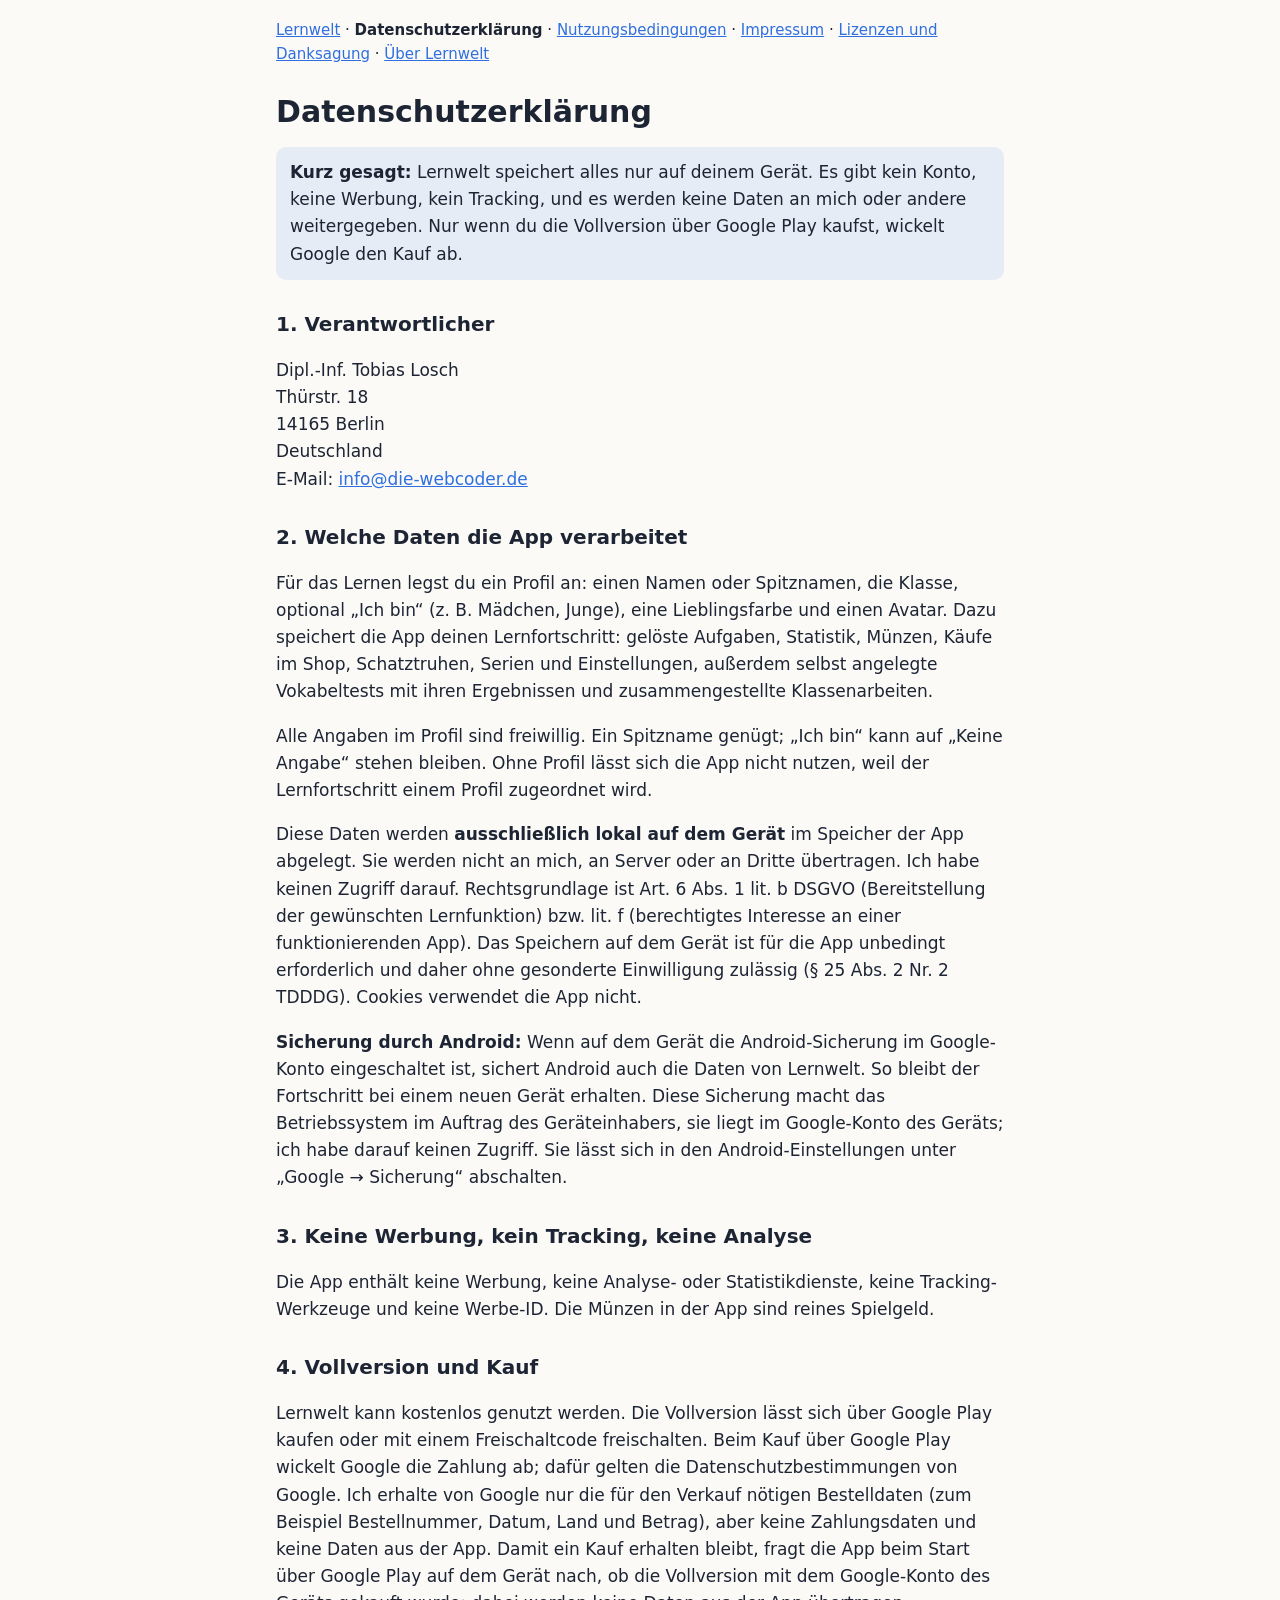
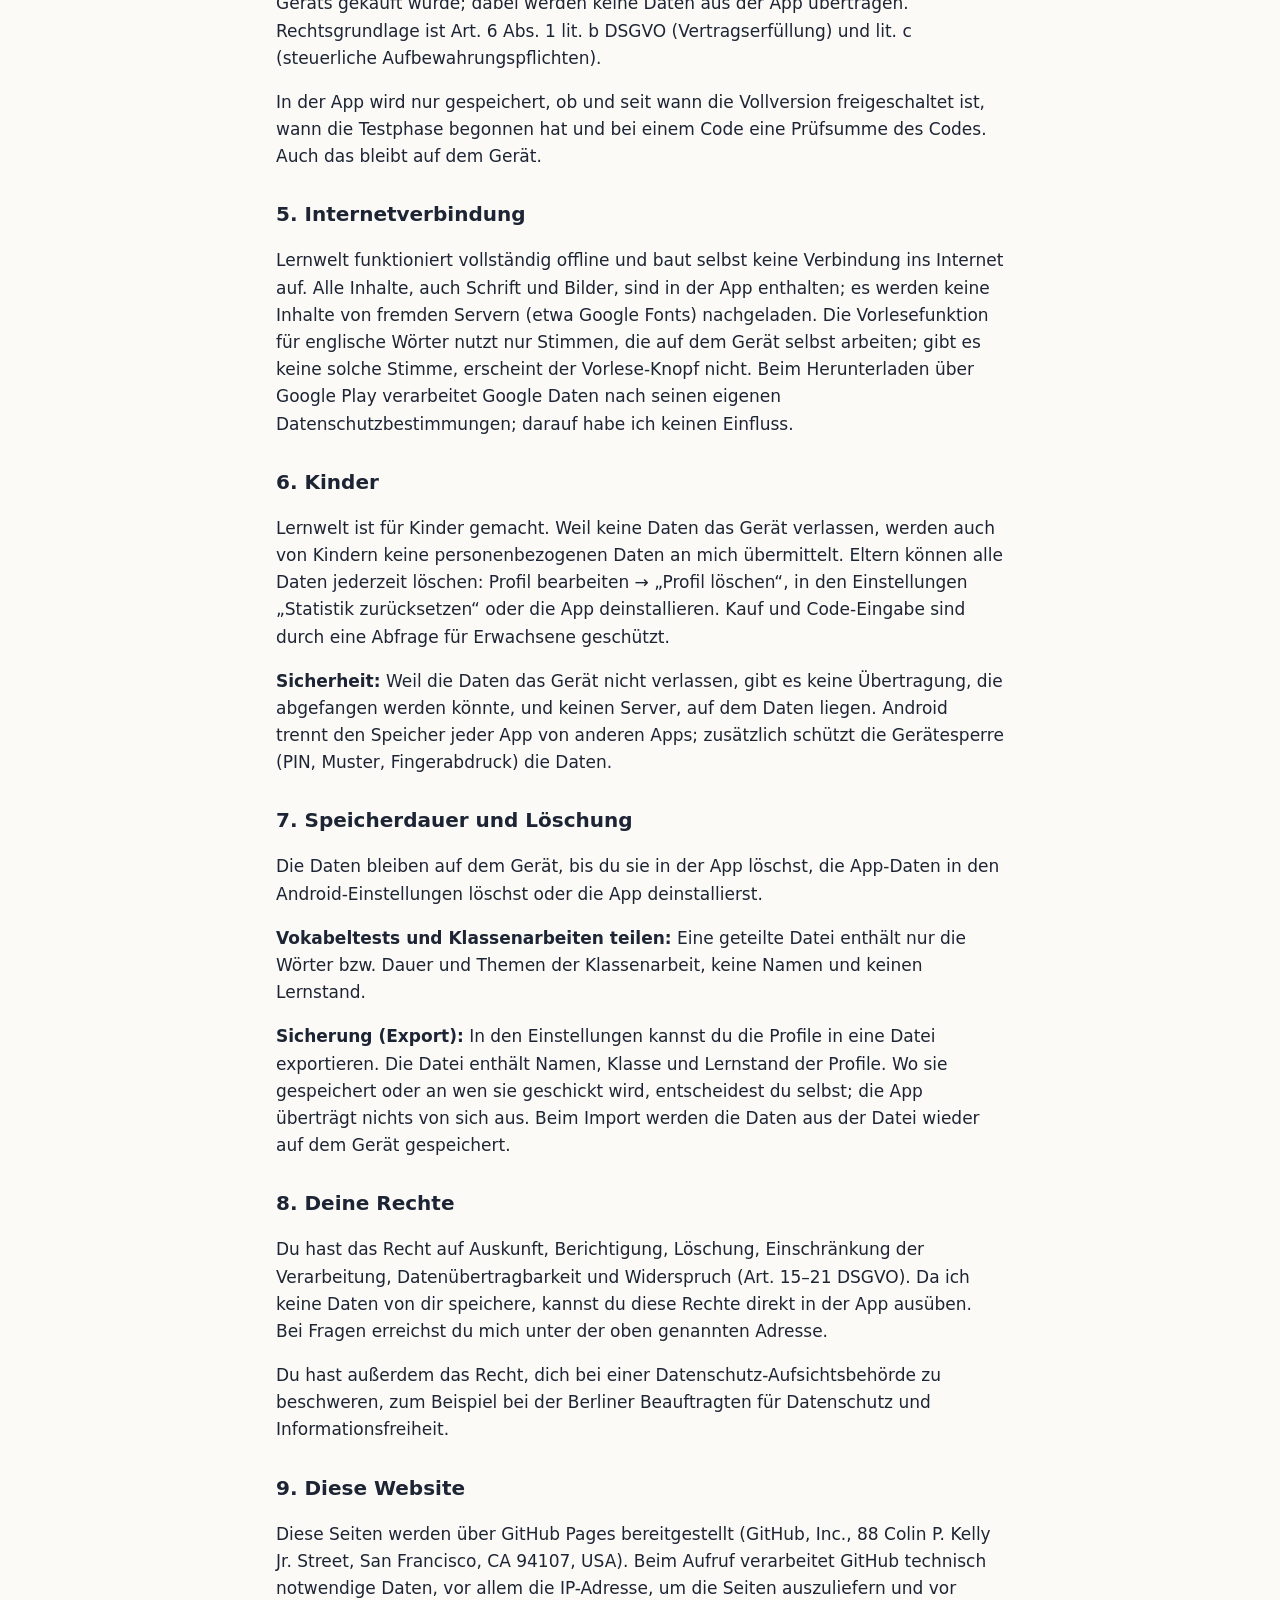
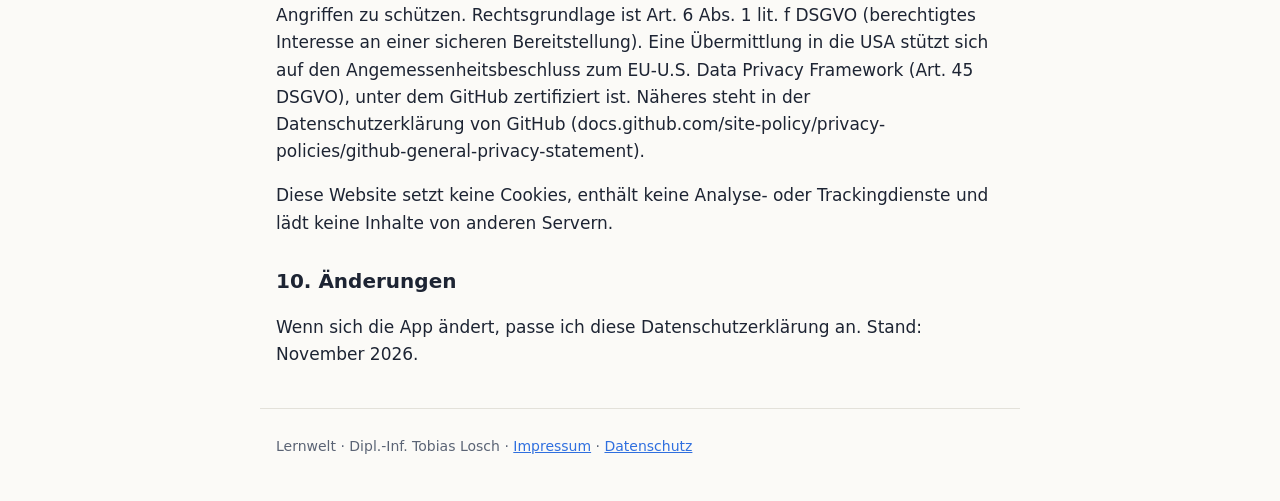
==== datenschutz.html @ 8a820647 "Rechtstexte von Lernwelt, Stand November 2026 Co-Authored-By: Claude Opus 5.5 <noreply@anthropic.com" ====
<!doctype html>
<html lang="de">
<head>
<meta charset="utf-8">
<meta name="viewport" content="width=device-width, initial-scale=1">
<title>Datenschutzerklärung – Lernwelt</title>
<meta name="description" content="Datenschutzerklärung der Lern-App Lernwelt">
<link rel="stylesheet" href="style.css">
</head>
<body>
<header><nav><a href="index.html">Lernwelt</a> · <b>Datenschutzerklärung</b> · <a href="nutzungsbedingungen.html">Nutzungsbedingungen</a> · <a href="impressum.html">Impressum</a> · <a href="lizenzen.html">Lizenzen und Danksagung</a> · <a href="ueber.html">Über Lernwelt</a></nav></header>
<main>
<h1>Datenschutzerklärung</h1>
<p class="lgshort"><b>Kurz gesagt:</b> Lernwelt speichert alles nur auf deinem Gerät. Es gibt kein Konto, keine Werbung, kein Tracking, und es werden keine Daten an mich oder andere weitergegeben. Nur wenn du die Vollversion über Google Play kaufst, wickelt Google den Kauf ab.</p>
  <h2>1. Verantwortlicher</h2><p>Dipl.-Inf. Tobias Losch<br>Thürstr. 18<br>14165 Berlin<br>Deutschland<br>E-Mail: <a href="mailto:info@die-webcoder.de">info@die-webcoder.de</a></p>
  <h2>2. Welche Daten die App verarbeitet</h2><p>Für das Lernen legst du ein Profil an: einen Namen oder Spitznamen, die Klasse, optional „Ich bin“ (z. B. Mädchen, Junge), eine Lieblingsfarbe und einen Avatar. Dazu speichert die App deinen Lernfortschritt: gelöste Aufgaben, Statistik, Münzen, Käufe im Shop, Schatztruhen, Serien und Einstellungen, außerdem selbst angelegte Vokabeltests mit ihren Ergebnissen und zusammengestellte Klassenarbeiten.</p>
  <p>Alle Angaben im Profil sind freiwillig. Ein Spitzname genügt; „Ich bin“ kann auf „Keine Angabe“ stehen bleiben. Ohne Profil lässt sich die App nicht nutzen, weil der Lernfortschritt einem Profil zugeordnet wird.</p>
  <p>Diese Daten werden <b>ausschließlich lokal auf dem Gerät</b> im Speicher der App abgelegt. Sie werden nicht an mich, an Server oder an Dritte übertragen. Ich habe keinen Zugriff darauf. Rechtsgrundlage ist Art. 6 Abs. 1 lit. b DSGVO (Bereitstellung der gewünschten Lernfunktion) bzw. lit. f (berechtigtes Interesse an einer funktionierenden App). Das Speichern auf dem Gerät ist für die App unbedingt erforderlich und daher ohne gesonderte Einwilligung zulässig (§ 25 Abs. 2 Nr. 2 TDDDG). Cookies verwendet die App nicht.</p>
  <p><b>Sicherung durch Android:</b> Wenn auf dem Gerät die Android-Sicherung im Google-Konto eingeschaltet ist, sichert Android auch die Daten von Lernwelt. So bleibt der Fortschritt bei einem neuen Gerät erhalten. Diese Sicherung macht das Betriebssystem im Auftrag des Geräteinhabers, sie liegt im Google-Konto des Geräts; ich habe darauf keinen Zugriff. Sie lässt sich in den Android-Einstellungen unter „Google → Sicherung“ abschalten.</p>
  <h2>3. Keine Werbung, kein Tracking, keine Analyse</h2><p>Die App enthält keine Werbung, keine Analyse- oder Statistikdienste, keine Tracking-Werkzeuge und keine Werbe-ID. Die Münzen in der App sind reines Spielgeld.</p>
  <h2>4. Vollversion und Kauf</h2><p>Lernwelt kann kostenlos genutzt werden. Die Vollversion lässt sich über Google Play kaufen oder mit einem Freischaltcode freischalten. Beim Kauf über Google Play wickelt Google die Zahlung ab; dafür gelten die Datenschutzbestimmungen von Google. Ich erhalte von Google nur die für den Verkauf nötigen Bestelldaten (zum Beispiel Bestellnummer, Datum, Land und Betrag), aber keine Zahlungsdaten und keine Daten aus der App. Damit ein Kauf erhalten bleibt, fragt die App beim Start über Google Play auf dem Gerät nach, ob die Vollversion mit dem Google-Konto des Geräts gekauft wurde; dabei werden keine Daten aus der App übertragen. Rechtsgrundlage ist Art. 6 Abs. 1 lit. b DSGVO (Vertragserfüllung) und lit. c (steuerliche Aufbewahrungspflichten).</p>
  <p>In der App wird nur gespeichert, ob und seit wann die Vollversion freigeschaltet ist, wann die Testphase begonnen hat und bei einem Code eine Prüfsumme des Codes. Auch das bleibt auf dem Gerät.</p>
  <h2>5. Internetverbindung</h2><p>Lernwelt funktioniert vollständig offline und baut selbst keine Verbindung ins Internet auf. Alle Inhalte, auch Schrift und Bilder, sind in der App enthalten; es werden keine Inhalte von fremden Servern (etwa Google Fonts) nachgeladen. Die Vorlesefunktion für englische Wörter nutzt nur Stimmen, die auf dem Gerät selbst arbeiten; gibt es keine solche Stimme, erscheint der Vorlese-Knopf nicht. Beim Herunterladen über Google Play verarbeitet Google Daten nach seinen eigenen Datenschutzbestimmungen; darauf habe ich keinen Einfluss.</p>
  <h2>6. Kinder</h2><p>Lernwelt ist für Kinder gemacht. Weil keine Daten das Gerät verlassen, werden auch von Kindern keine personenbezogenen Daten an mich übermittelt. Eltern können alle Daten jederzeit löschen: Profil bearbeiten → „Profil löschen“, in den Einstellungen „Statistik zurücksetzen“ oder die App deinstallieren. Kauf und Code-Eingabe sind durch eine Abfrage für Erwachsene geschützt.</p>
  <p><b>Sicherheit:</b> Weil die Daten das Gerät nicht verlassen, gibt es keine Übertragung, die abgefangen werden könnte, und keinen Server, auf dem Daten liegen. Android trennt den Speicher jeder App von anderen Apps; zusätzlich schützt die Gerätesperre (PIN, Muster, Fingerabdruck) die Daten.</p>
  <h2>7. Speicherdauer und Löschung</h2><p>Die Daten bleiben auf dem Gerät, bis du sie in der App löschst, die App-Daten in den Android-Einstellungen löschst oder die App deinstallierst.</p>
  <p><b>Vokabeltests und Klassenarbeiten teilen:</b> Eine geteilte Datei enthält nur die Wörter bzw. Dauer und Themen der Klassenarbeit, keine Namen und keinen Lernstand.</p>
  <p><b>Sicherung (Export):</b> In den Einstellungen kannst du die Profile in eine Datei exportieren. Die Datei enthält Namen, Klasse und Lernstand der Profile. Wo sie gespeichert oder an wen sie geschickt wird, entscheidest du selbst; die App überträgt nichts von sich aus. Beim Import werden die Daten aus der Datei wieder auf dem Gerät gespeichert.</p>
  <h2>8. Deine Rechte</h2><p>Du hast das Recht auf Auskunft, Berichtigung, Löschung, Einschränkung der Verarbeitung, Datenübertragbarkeit und Widerspruch (Art. 15–21 DSGVO). Da ich keine Daten von dir speichere, kannst du diese Rechte direkt in der App ausüben. Bei Fragen erreichst du mich unter der oben genannten Adresse.</p>
  <p>Du hast außerdem das Recht, dich bei einer Datenschutz-Aufsichtsbehörde zu beschweren, zum Beispiel bei der Berliner Beauftragten für Datenschutz und Informationsfreiheit.</p>
  <h2>9. Diese Website</h2><p>Diese Seiten werden über GitHub Pages bereitgestellt (GitHub, Inc., 88 Colin P. Kelly Jr. Street, San Francisco, CA 94107, USA). Beim Aufruf verarbeitet GitHub technisch notwendige Daten, vor allem die IP-Adresse, um die Seiten auszuliefern und vor Angriffen zu schützen. Rechtsgrundlage ist Art. 6 Abs. 1 lit. f DSGVO (berechtigtes Interesse an einer sicheren Bereitstellung). Eine Übermittlung in die USA stützt sich auf den Angemessenheitsbeschluss zum EU-U.S. Data Privacy Framework (Art. 45 DSGVO), unter dem GitHub zertifiziert ist. Näheres steht in der Datenschutzerklärung von GitHub (docs.github.com/site-policy/privacy-policies/github-general-privacy-statement).</p>
  <p>Diese Website setzt keine Cookies, enthält keine Analyse- oder Trackingdienste und lädt keine Inhalte von anderen Servern.</p>
  <h2>10. Änderungen</h2><p>Wenn sich die App ändert, passe ich diese Datenschutzerklärung an. Stand: November 2026.</p>
</main>
<footer><p>Lernwelt · Dipl.-Inf. Tobias Losch · <a href="impressum.html">Impressum</a> · <a href="datenschutz.html">Datenschutz</a></p></footer>
</body>
</html>
---- style.css ----
:root{--bg:#fbfaf7;--ink:#1d2433;--muted:#5b6475;--accent:#2f6fdf;--line:#e3e1da}
@media (prefers-color-scheme:dark){:root{--bg:#161b26;--ink:#e8ecf3;--muted:#a3adbf;--accent:#7fb0ff;--line:#2c3446}}
*{box-sizing:border-box}
body{margin:0;background:var(--bg);color:var(--ink);font:17px/1.6 system-ui,-apple-system,"Segoe UI",Roboto,sans-serif}
header,main,footer{max-width:760px;margin:0 auto;padding:0 16px}
header{padding-top:18px;font-size:15px}
nav b{font-weight:700}
a{color:var(--accent)}
h1{font-size:30px;line-height:1.2;margin:28px 0 16px}
h2{font-size:20px;margin:28px 0 8px}
.lgshort{background:color-mix(in srgb,var(--accent) 10%,transparent);border-radius:10px;padding:12px 14px}
footer{border-top:1px solid var(--line);margin-top:40px;padding-top:12px;padding-bottom:30px;color:var(--muted);font-size:14px}
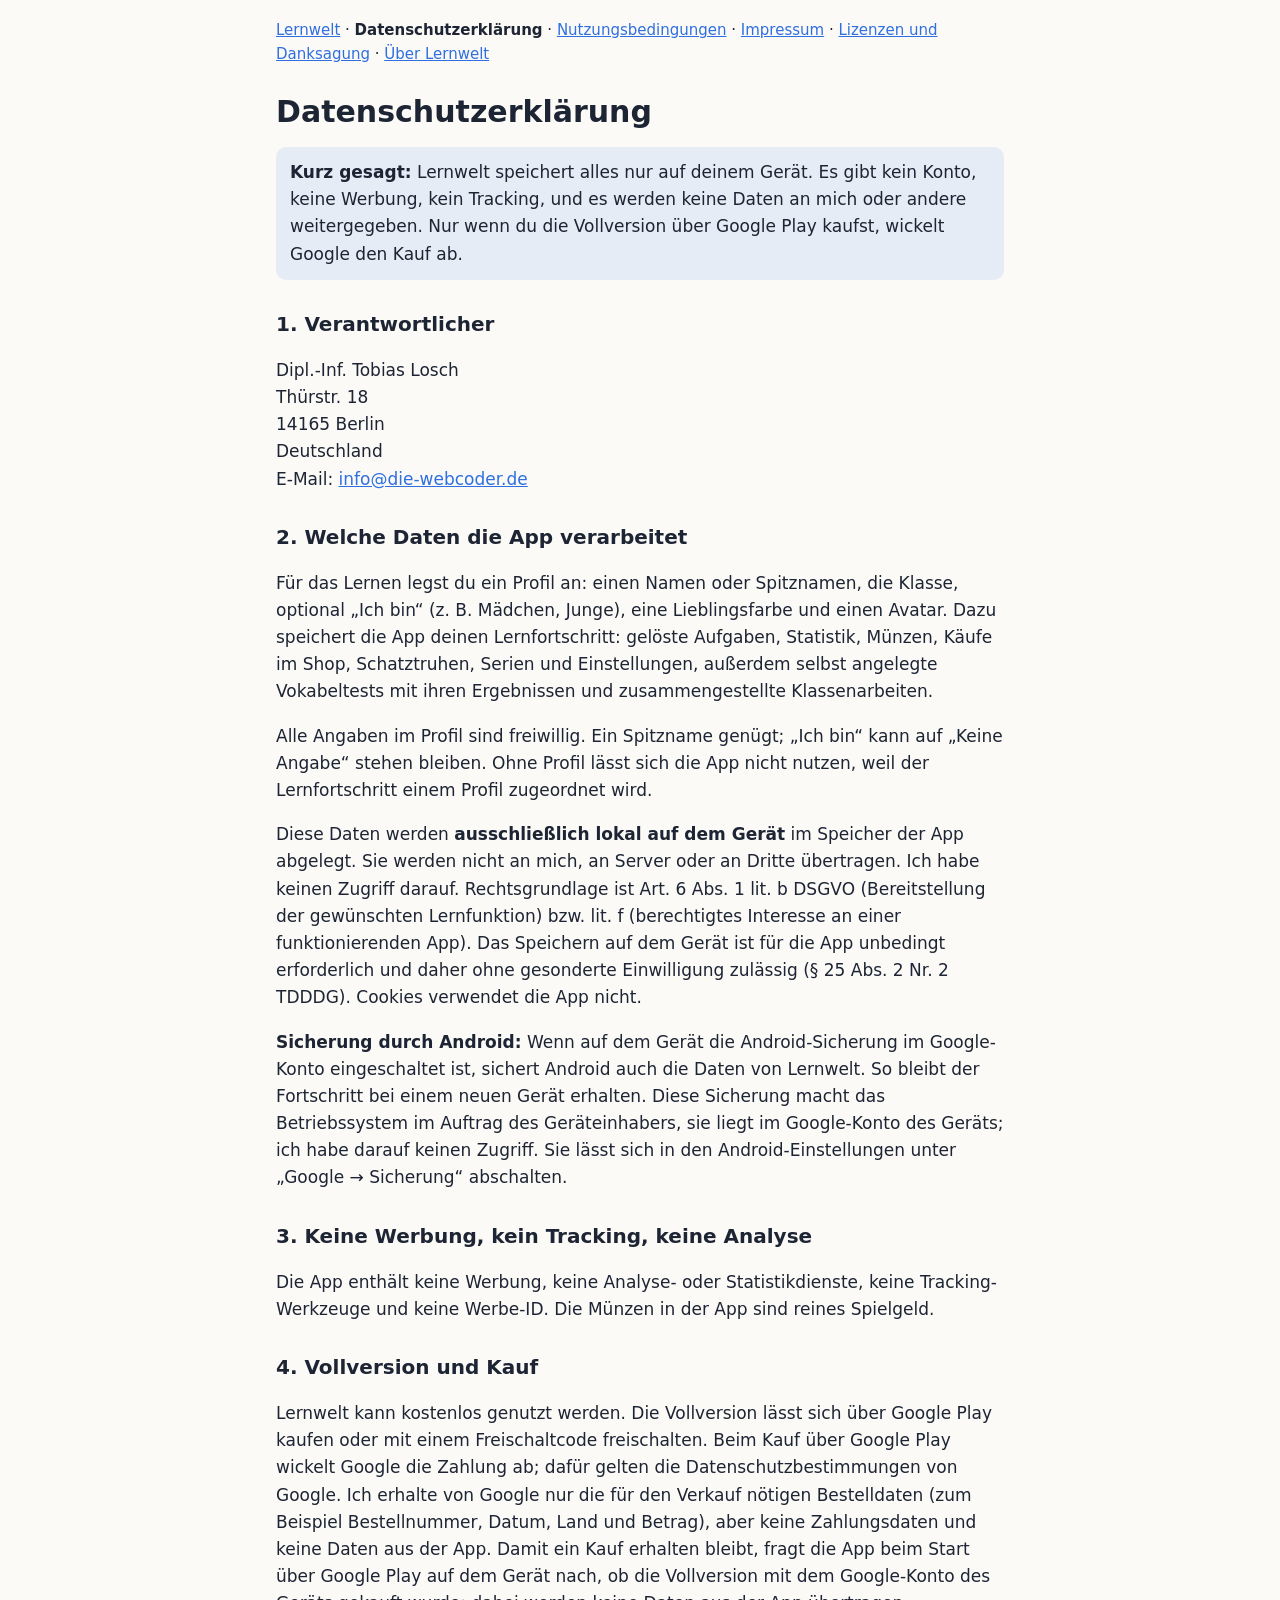
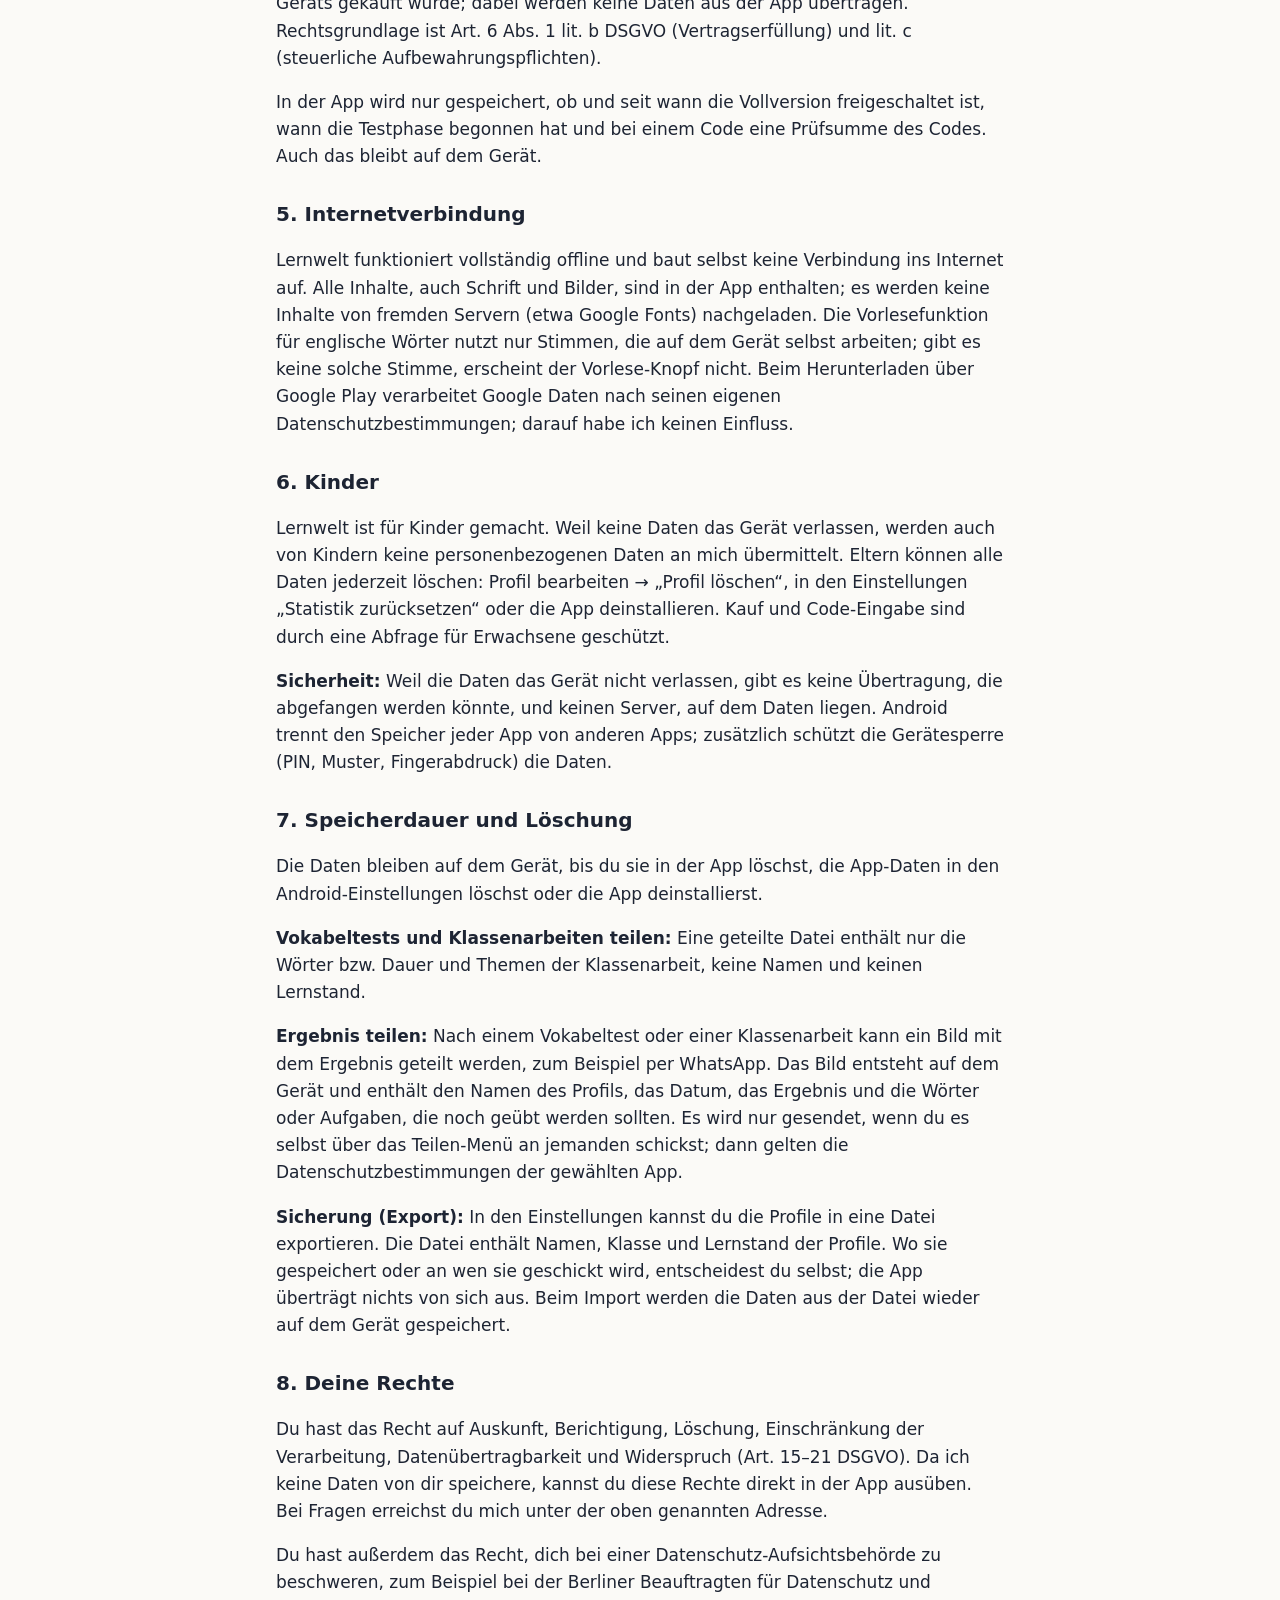
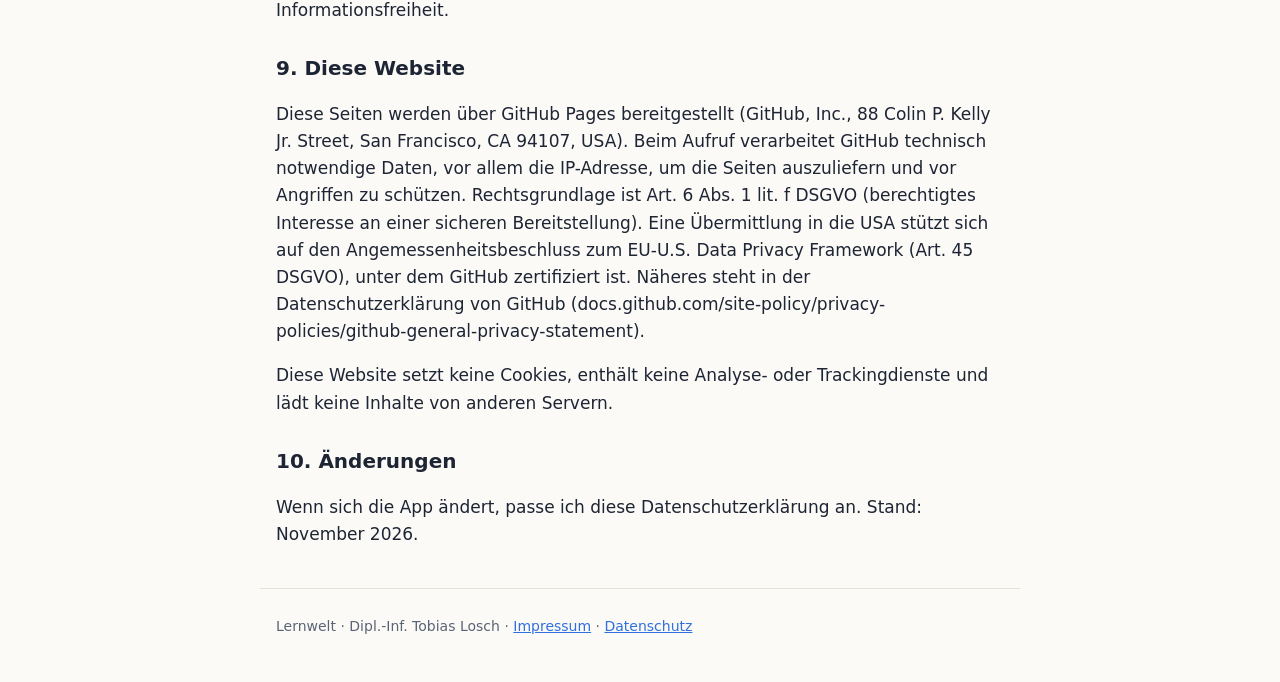
==== commit 558ef61a: "Datenschutzerklärung: Ergebnis als Bild teilen Co-Authored-By: Claude Opus 5.5 <noreply@anthropic.co" ====
--- a/datenschutz.html
+++ b/datenschutz.html
@@ -25,6 +25,7 @@
   <p><b>Sicherheit:</b> Weil die Daten das Gerät nicht verlassen, gibt es keine Übertragung, die abgefangen werden könnte, und keinen Server, auf dem Daten liegen. Android trennt den Speicher jeder App von anderen Apps; zusätzlich schützt die Gerätesperre (PIN, Muster, Fingerabdruck) die Daten.</p>
   <h2>7. Speicherdauer und Löschung</h2><p>Die Daten bleiben auf dem Gerät, bis du sie in der App löschst, die App-Daten in den Android-Einstellungen löschst oder die App deinstallierst.</p>
   <p><b>Vokabeltests und Klassenarbeiten teilen:</b> Eine geteilte Datei enthält nur die Wörter bzw. Dauer und Themen der Klassenarbeit, keine Namen und keinen Lernstand.</p>
+  <p><b>Ergebnis teilen:</b> Nach einem Vokabeltest oder einer Klassenarbeit kann ein Bild mit dem Ergebnis geteilt werden, zum Beispiel per WhatsApp. Das Bild entsteht auf dem Gerät und enthält den Namen des Profils, das Datum, das Ergebnis und die Wörter oder Aufgaben, die noch geübt werden sollten. Es wird nur gesendet, wenn du es selbst über das Teilen-Menü an jemanden schickst; dann gelten die Datenschutzbestimmungen der gewählten App.</p>
   <p><b>Sicherung (Export):</b> In den Einstellungen kannst du die Profile in eine Datei exportieren. Die Datei enthält Namen, Klasse und Lernstand der Profile. Wo sie gespeichert oder an wen sie geschickt wird, entscheidest du selbst; die App überträgt nichts von sich aus. Beim Import werden die Daten aus der Datei wieder auf dem Gerät gespeichert.</p>
   <h2>8. Deine Rechte</h2><p>Du hast das Recht auf Auskunft, Berichtigung, Löschung, Einschränkung der Verarbeitung, Datenübertragbarkeit und Widerspruch (Art. 15–21 DSGVO). Da ich keine Daten von dir speichere, kannst du diese Rechte direkt in der App ausüben. Bei Fragen erreichst du mich unter der oben genannten Adresse.</p>
   <p>Du hast außerdem das Recht, dich bei einer Datenschutz-Aufsichtsbehörde zu beschweren, zum Beispiel bei der Berliner Beauftragten für Datenschutz und Informationsfreiheit.</p>
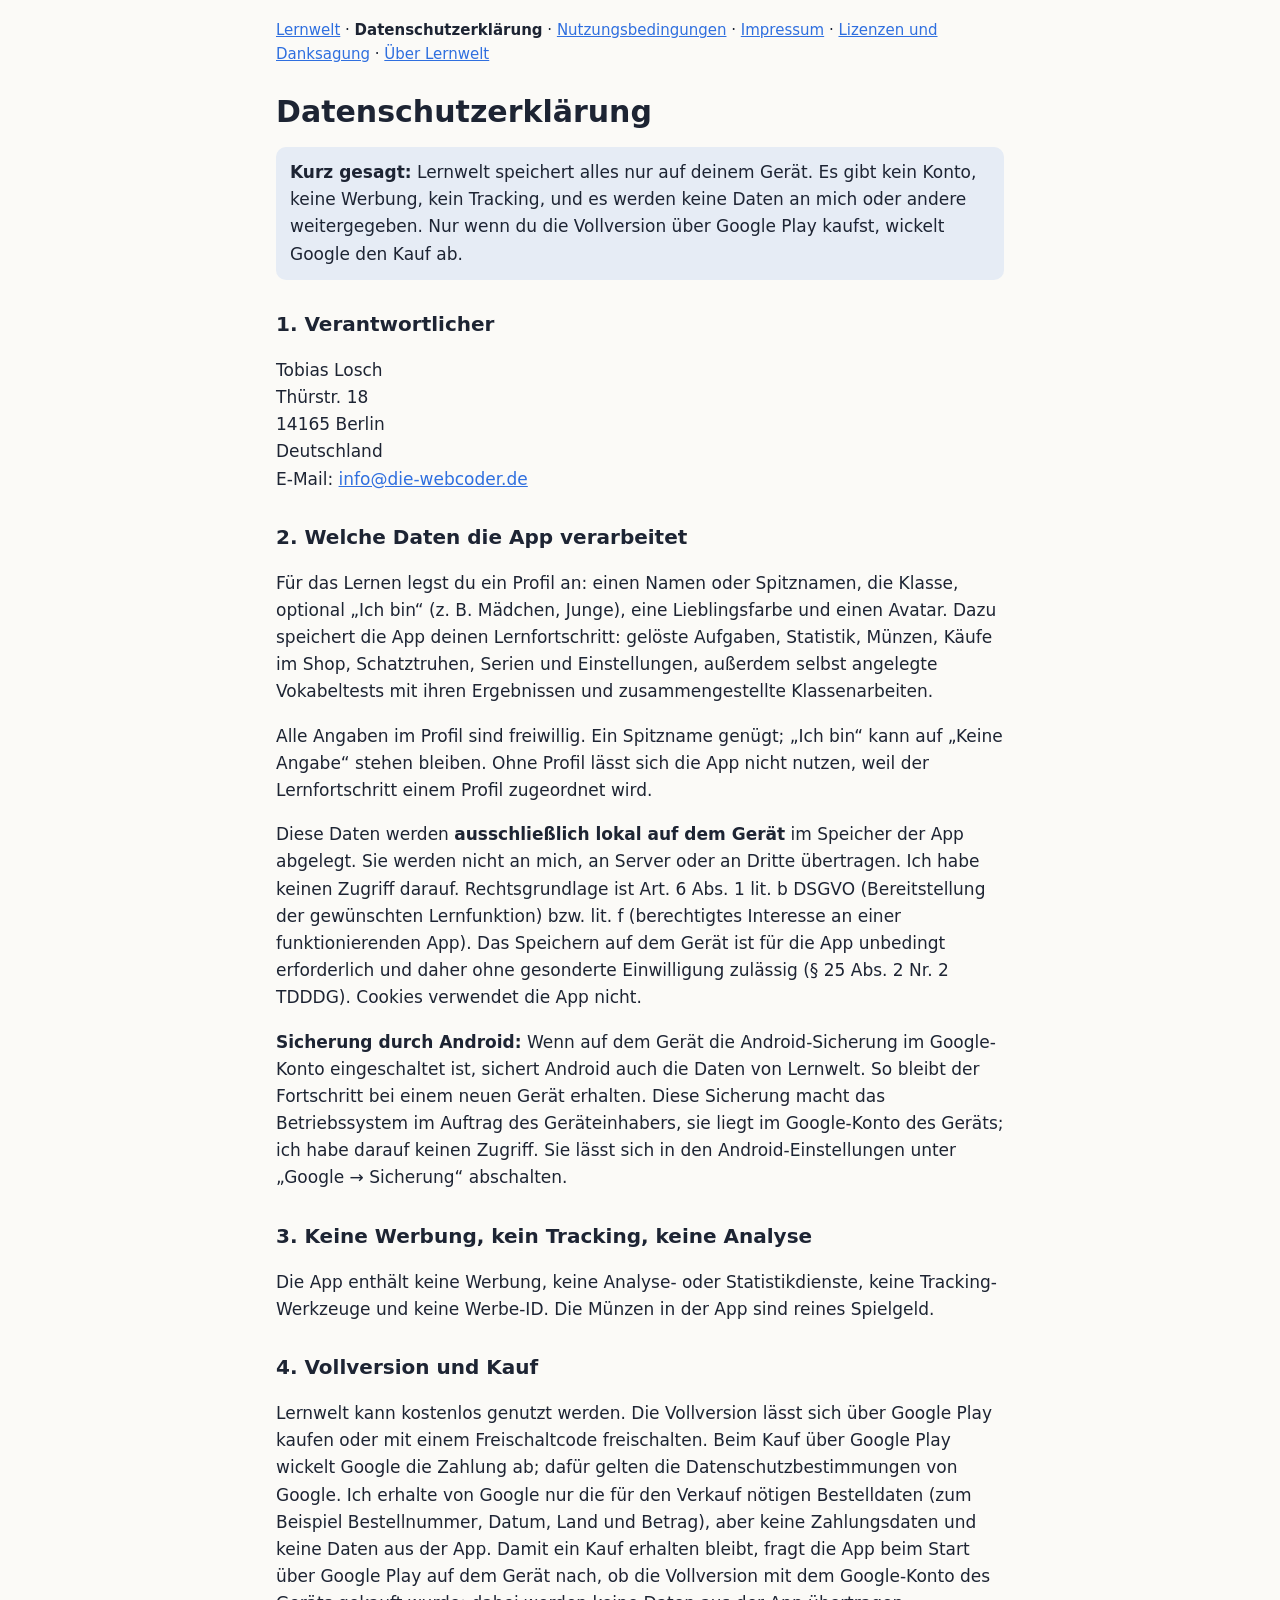
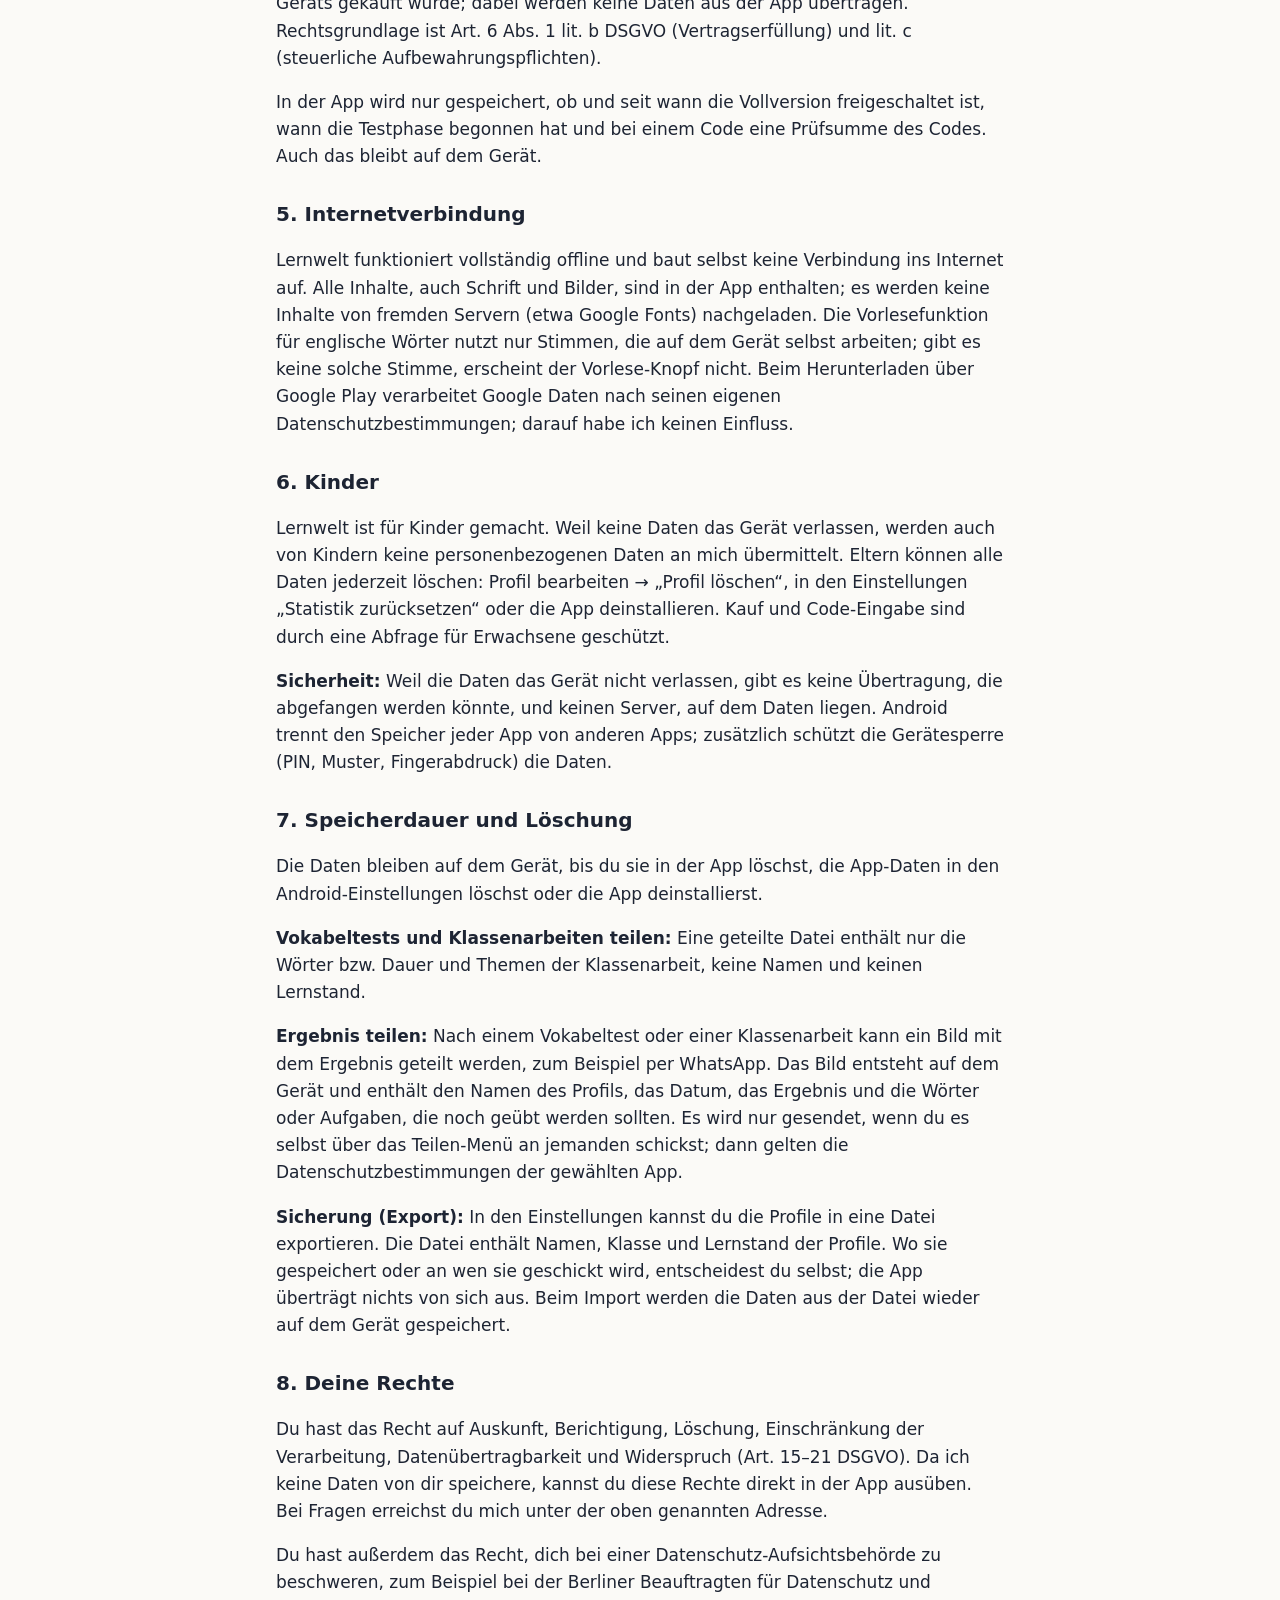
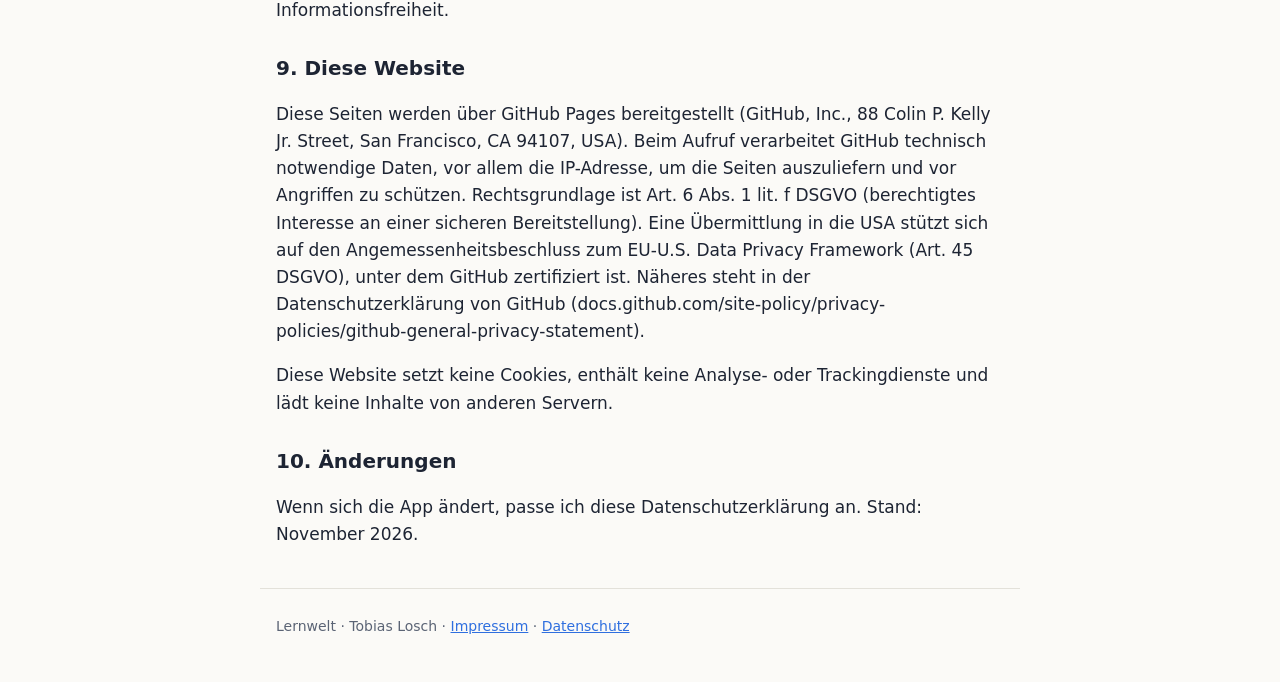
==== commit 714c4e45: "Anbietername: Tobias Losch Co-Authored-By: Claude Opus 5.5 <noreply@anthropic.com>" ====
--- a/datenschutz.html
+++ b/datenschutz.html
@@ -12,7 +12,7 @@
 <main>
 <h1>Datenschutzerklärung</h1>
 <p class="lgshort"><b>Kurz gesagt:</b> Lernwelt speichert alles nur auf deinem Gerät. Es gibt kein Konto, keine Werbung, kein Tracking, und es werden keine Daten an mich oder andere weitergegeben. Nur wenn du die Vollversion über Google Play kaufst, wickelt Google den Kauf ab.</p>
-  <h2>1. Verantwortlicher</h2><p>Dipl.-Inf. Tobias Losch<br>Thürstr. 18<br>14165 Berlin<br>Deutschland<br>E-Mail: <a href="mailto:info@die-webcoder.de">info@die-webcoder.de</a></p>
+  <h2>1. Verantwortlicher</h2><p>Tobias Losch<br>Thürstr. 18<br>14165 Berlin<br>Deutschland<br>E-Mail: <a href="mailto:info@die-webcoder.de">info@die-webcoder.de</a></p>
   <h2>2. Welche Daten die App verarbeitet</h2><p>Für das Lernen legst du ein Profil an: einen Namen oder Spitznamen, die Klasse, optional „Ich bin“ (z. B. Mädchen, Junge), eine Lieblingsfarbe und einen Avatar. Dazu speichert die App deinen Lernfortschritt: gelöste Aufgaben, Statistik, Münzen, Käufe im Shop, Schatztruhen, Serien und Einstellungen, außerdem selbst angelegte Vokabeltests mit ihren Ergebnissen und zusammengestellte Klassenarbeiten.</p>
   <p>Alle Angaben im Profil sind freiwillig. Ein Spitzname genügt; „Ich bin“ kann auf „Keine Angabe“ stehen bleiben. Ohne Profil lässt sich die App nicht nutzen, weil der Lernfortschritt einem Profil zugeordnet wird.</p>
   <p>Diese Daten werden <b>ausschließlich lokal auf dem Gerät</b> im Speicher der App abgelegt. Sie werden nicht an mich, an Server oder an Dritte übertragen. Ich habe keinen Zugriff darauf. Rechtsgrundlage ist Art. 6 Abs. 1 lit. b DSGVO (Bereitstellung der gewünschten Lernfunktion) bzw. lit. f (berechtigtes Interesse an einer funktionierenden App). Das Speichern auf dem Gerät ist für die App unbedingt erforderlich und daher ohne gesonderte Einwilligung zulässig (§ 25 Abs. 2 Nr. 2 TDDDG). Cookies verwendet die App nicht.</p>
@@ -33,6 +33,6 @@
   <p>Diese Website setzt keine Cookies, enthält keine Analyse- oder Trackingdienste und lädt keine Inhalte von anderen Servern.</p>
   <h2>10. Änderungen</h2><p>Wenn sich die App ändert, passe ich diese Datenschutzerklärung an. Stand: November 2026.</p>
 </main>
-<footer><p>Lernwelt · Dipl.-Inf. Tobias Losch · <a href="impressum.html">Impressum</a> · <a href="datenschutz.html">Datenschutz</a></p></footer>
+<footer><p>Lernwelt · Tobias Losch · <a href="impressum.html">Impressum</a> · <a href="datenschutz.html">Datenschutz</a></p></footer>
 </body>
 </html>
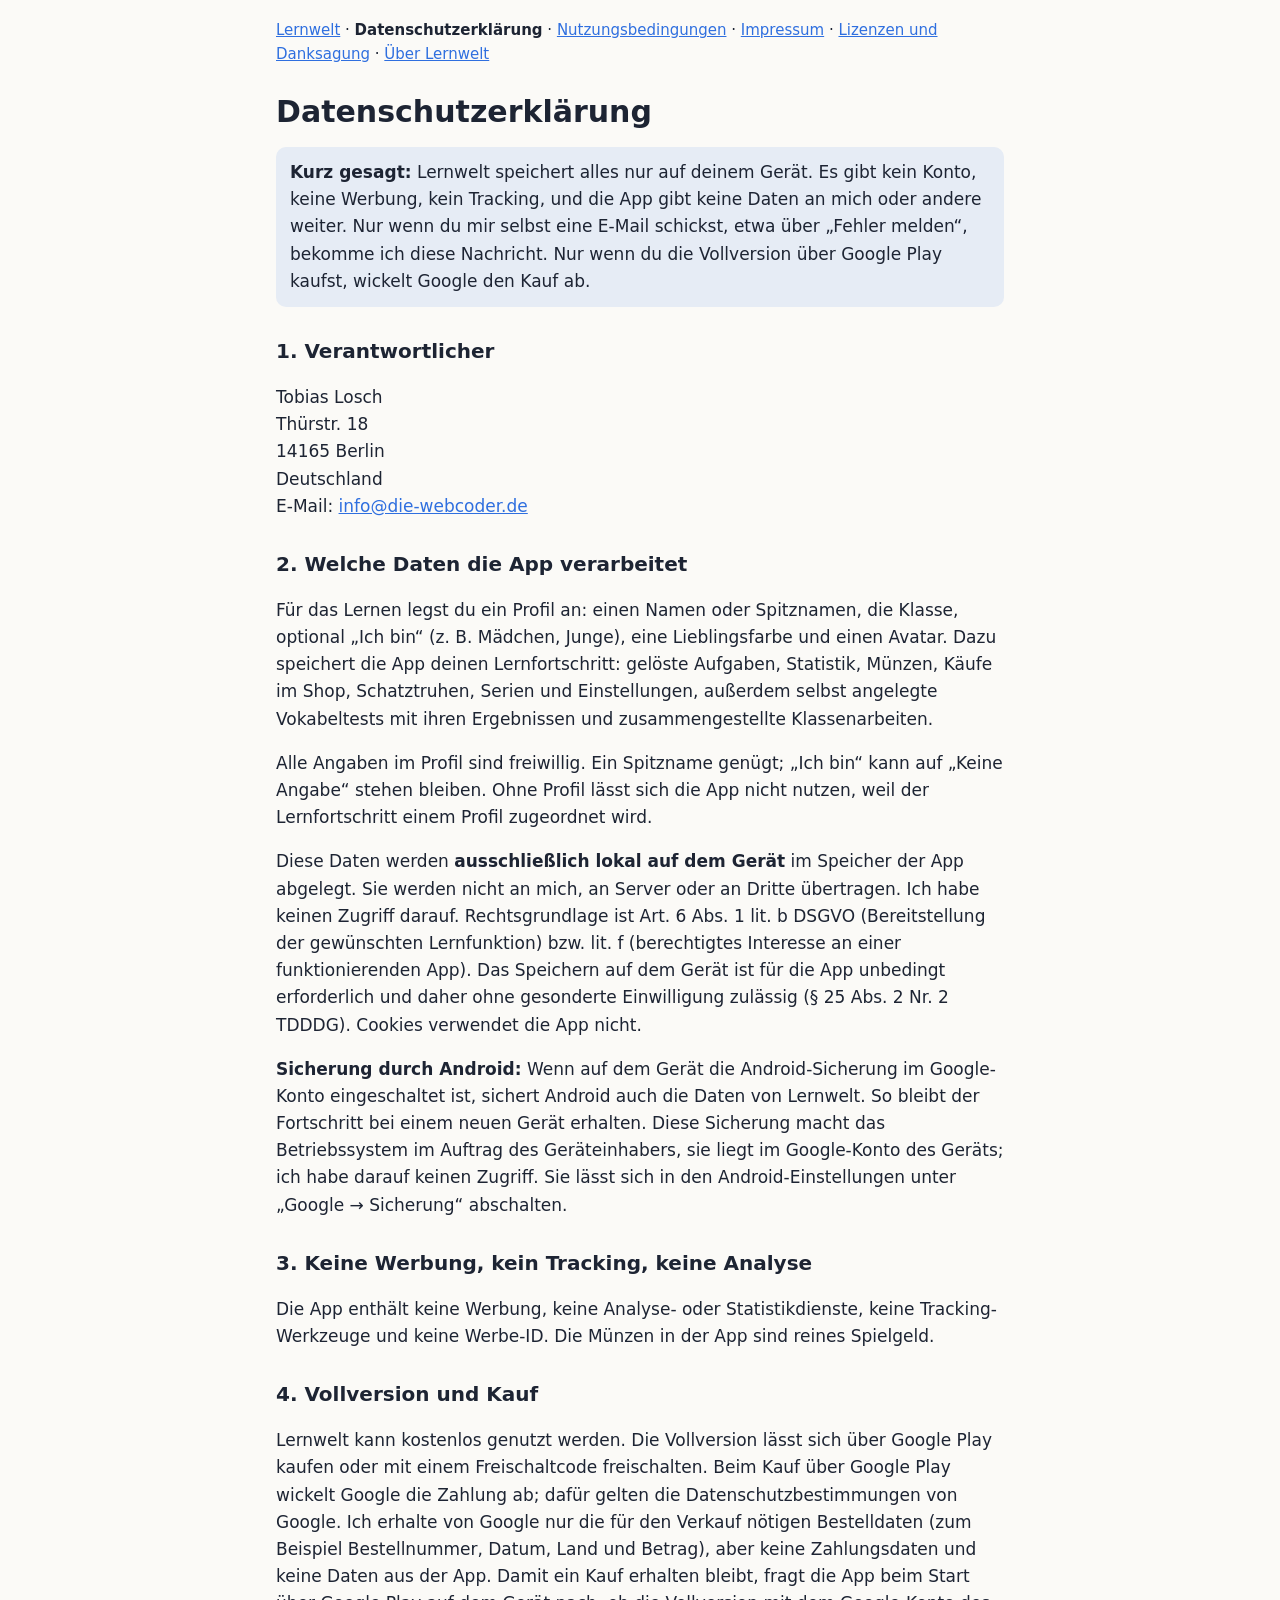
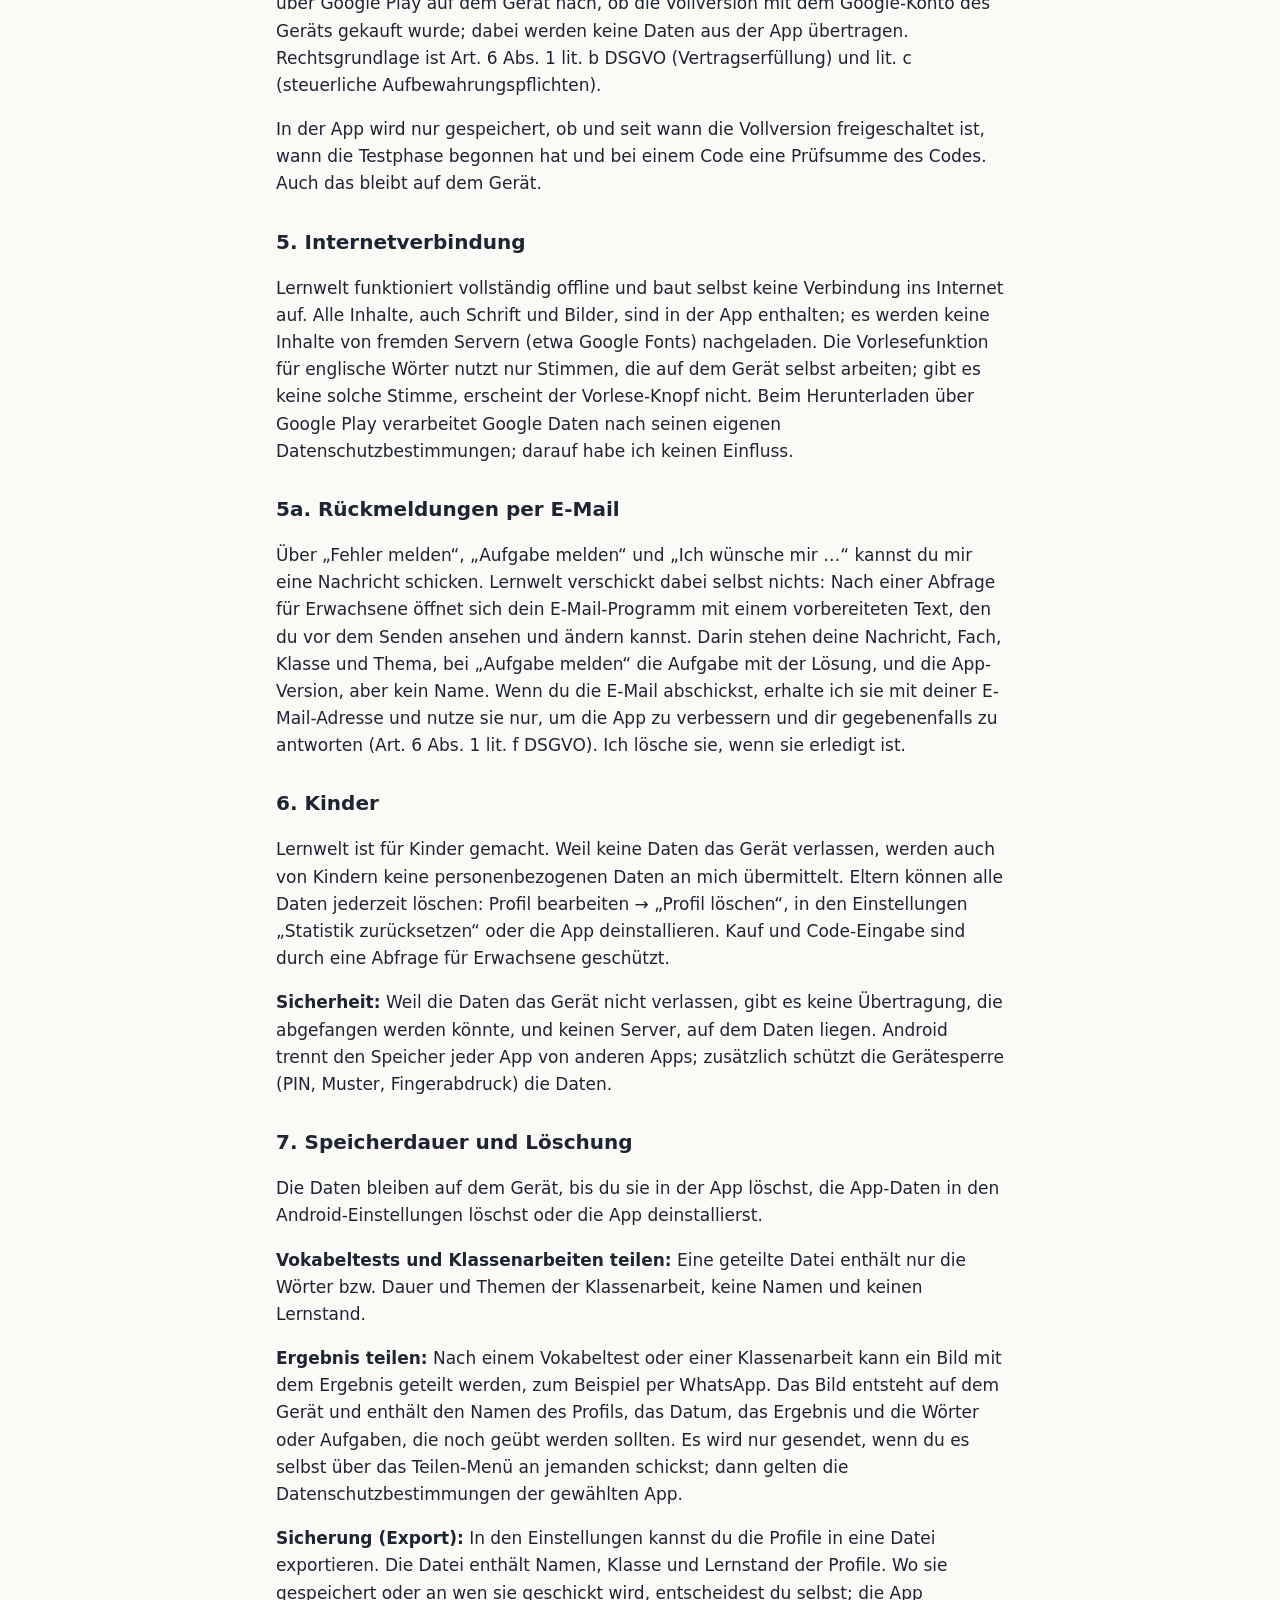
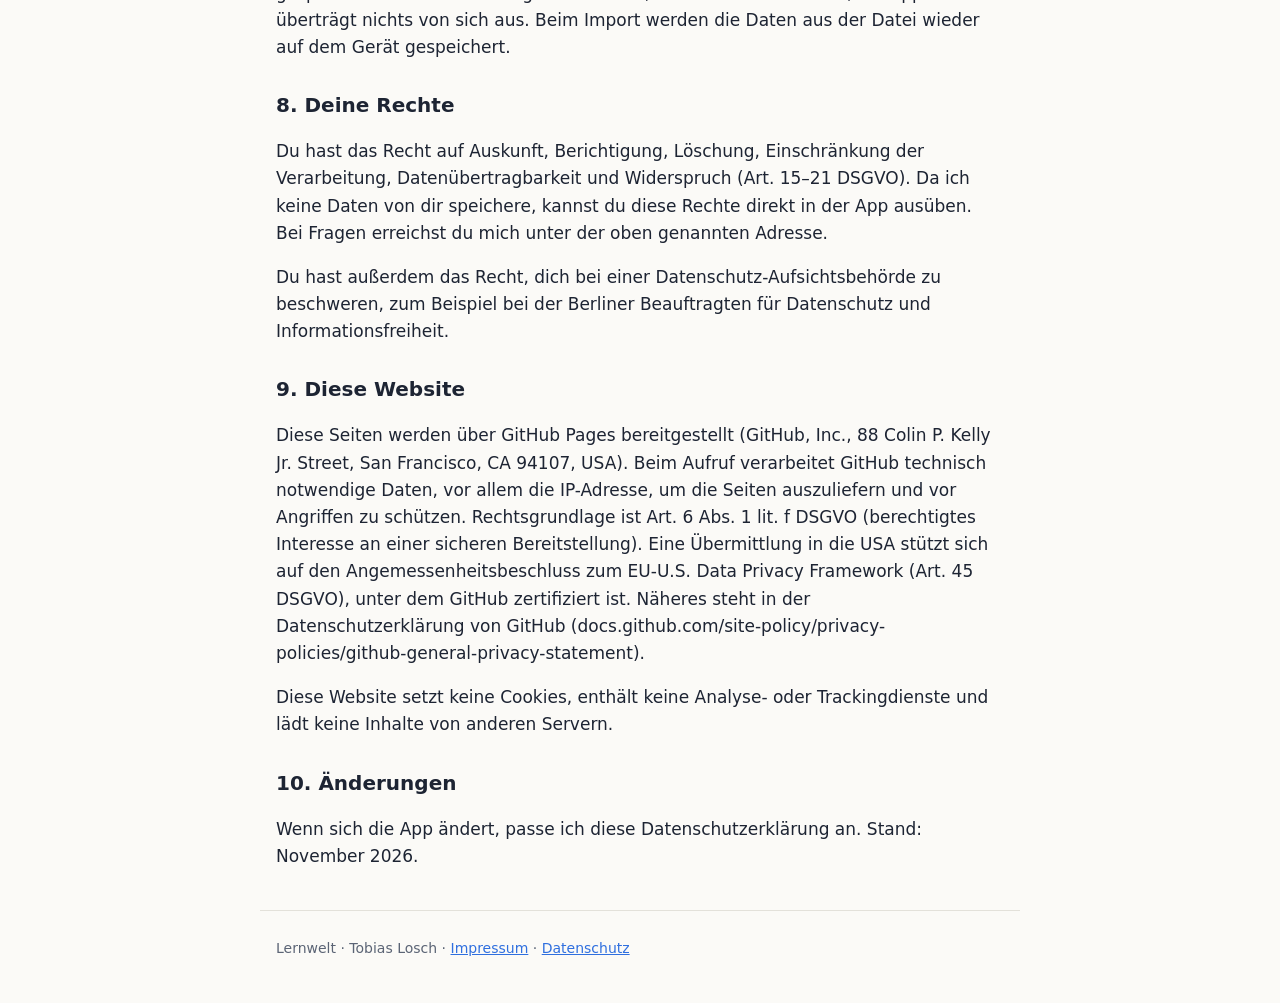
==== commit c18f3ff5: "Datenschutz und Über die App: Rückmeldungen per E-Mail (Fehler melden, Aufgabe melden, Ich wünsche m" ====
--- a/datenschutz.html
+++ b/datenschutz.html
@@ -11,7 +11,7 @@
 <header><nav><a href="index.html">Lernwelt</a> · <b>Datenschutzerklärung</b> · <a href="nutzungsbedingungen.html">Nutzungsbedingungen</a> · <a href="impressum.html">Impressum</a> · <a href="lizenzen.html">Lizenzen und Danksagung</a> · <a href="ueber.html">Über Lernwelt</a></nav></header>
 <main>
 <h1>Datenschutzerklärung</h1>
-<p class="lgshort"><b>Kurz gesagt:</b> Lernwelt speichert alles nur auf deinem Gerät. Es gibt kein Konto, keine Werbung, kein Tracking, und es werden keine Daten an mich oder andere weitergegeben. Nur wenn du die Vollversion über Google Play kaufst, wickelt Google den Kauf ab.</p>
+<p class="lgshort"><b>Kurz gesagt:</b> Lernwelt speichert alles nur auf deinem Gerät. Es gibt kein Konto, keine Werbung, kein Tracking, und die App gibt keine Daten an mich oder andere weiter. Nur wenn du mir selbst eine E-Mail schickst, etwa über „Fehler melden“, bekomme ich diese Nachricht. Nur wenn du die Vollversion über Google Play kaufst, wickelt Google den Kauf ab.</p>
   <h2>1. Verantwortlicher</h2><p>Tobias Losch<br>Thürstr. 18<br>14165 Berlin<br>Deutschland<br>E-Mail: <a href="mailto:info@die-webcoder.de">info@die-webcoder.de</a></p>
   <h2>2. Welche Daten die App verarbeitet</h2><p>Für das Lernen legst du ein Profil an: einen Namen oder Spitznamen, die Klasse, optional „Ich bin“ (z. B. Mädchen, Junge), eine Lieblingsfarbe und einen Avatar. Dazu speichert die App deinen Lernfortschritt: gelöste Aufgaben, Statistik, Münzen, Käufe im Shop, Schatztruhen, Serien und Einstellungen, außerdem selbst angelegte Vokabeltests mit ihren Ergebnissen und zusammengestellte Klassenarbeiten.</p>
   <p>Alle Angaben im Profil sind freiwillig. Ein Spitzname genügt; „Ich bin“ kann auf „Keine Angabe“ stehen bleiben. Ohne Profil lässt sich die App nicht nutzen, weil der Lernfortschritt einem Profil zugeordnet wird.</p>
@@ -21,6 +21,7 @@
   <h2>4. Vollversion und Kauf</h2><p>Lernwelt kann kostenlos genutzt werden. Die Vollversion lässt sich über Google Play kaufen oder mit einem Freischaltcode freischalten. Beim Kauf über Google Play wickelt Google die Zahlung ab; dafür gelten die Datenschutzbestimmungen von Google. Ich erhalte von Google nur die für den Verkauf nötigen Bestelldaten (zum Beispiel Bestellnummer, Datum, Land und Betrag), aber keine Zahlungsdaten und keine Daten aus der App. Damit ein Kauf erhalten bleibt, fragt die App beim Start über Google Play auf dem Gerät nach, ob die Vollversion mit dem Google-Konto des Geräts gekauft wurde; dabei werden keine Daten aus der App übertragen. Rechtsgrundlage ist Art. 6 Abs. 1 lit. b DSGVO (Vertragserfüllung) und lit. c (steuerliche Aufbewahrungspflichten).</p>
   <p>In der App wird nur gespeichert, ob und seit wann die Vollversion freigeschaltet ist, wann die Testphase begonnen hat und bei einem Code eine Prüfsumme des Codes. Auch das bleibt auf dem Gerät.</p>
   <h2>5. Internetverbindung</h2><p>Lernwelt funktioniert vollständig offline und baut selbst keine Verbindung ins Internet auf. Alle Inhalte, auch Schrift und Bilder, sind in der App enthalten; es werden keine Inhalte von fremden Servern (etwa Google Fonts) nachgeladen. Die Vorlesefunktion für englische Wörter nutzt nur Stimmen, die auf dem Gerät selbst arbeiten; gibt es keine solche Stimme, erscheint der Vorlese-Knopf nicht. Beim Herunterladen über Google Play verarbeitet Google Daten nach seinen eigenen Datenschutzbestimmungen; darauf habe ich keinen Einfluss.</p>
+  <h2>5a. Rückmeldungen per E-Mail</h2><p>Über „Fehler melden“, „Aufgabe melden“ und „Ich wünsche mir …“ kannst du mir eine Nachricht schicken. Lernwelt verschickt dabei selbst nichts: Nach einer Abfrage für Erwachsene öffnet sich dein E-Mail-Programm mit einem vorbereiteten Text, den du vor dem Senden ansehen und ändern kannst. Darin stehen deine Nachricht, Fach, Klasse und Thema, bei „Aufgabe melden“ die Aufgabe mit der Lösung, und die App-Version, aber kein Name. Wenn du die E-Mail abschickst, erhalte ich sie mit deiner E-Mail-Adresse und nutze sie nur, um die App zu verbessern und dir gegebenenfalls zu antworten (Art. 6 Abs. 1 lit. f DSGVO). Ich lösche sie, wenn sie erledigt ist.</p>
   <h2>6. Kinder</h2><p>Lernwelt ist für Kinder gemacht. Weil keine Daten das Gerät verlassen, werden auch von Kindern keine personenbezogenen Daten an mich übermittelt. Eltern können alle Daten jederzeit löschen: Profil bearbeiten → „Profil löschen“, in den Einstellungen „Statistik zurücksetzen“ oder die App deinstallieren. Kauf und Code-Eingabe sind durch eine Abfrage für Erwachsene geschützt.</p>
   <p><b>Sicherheit:</b> Weil die Daten das Gerät nicht verlassen, gibt es keine Übertragung, die abgefangen werden könnte, und keinen Server, auf dem Daten liegen. Android trennt den Speicher jeder App von anderen Apps; zusätzlich schützt die Gerätesperre (PIN, Muster, Fingerabdruck) die Daten.</p>
   <h2>7. Speicherdauer und Löschung</h2><p>Die Daten bleiben auf dem Gerät, bis du sie in der App löschst, die App-Daten in den Android-Einstellungen löschst oder die App deinstallierst.</p>
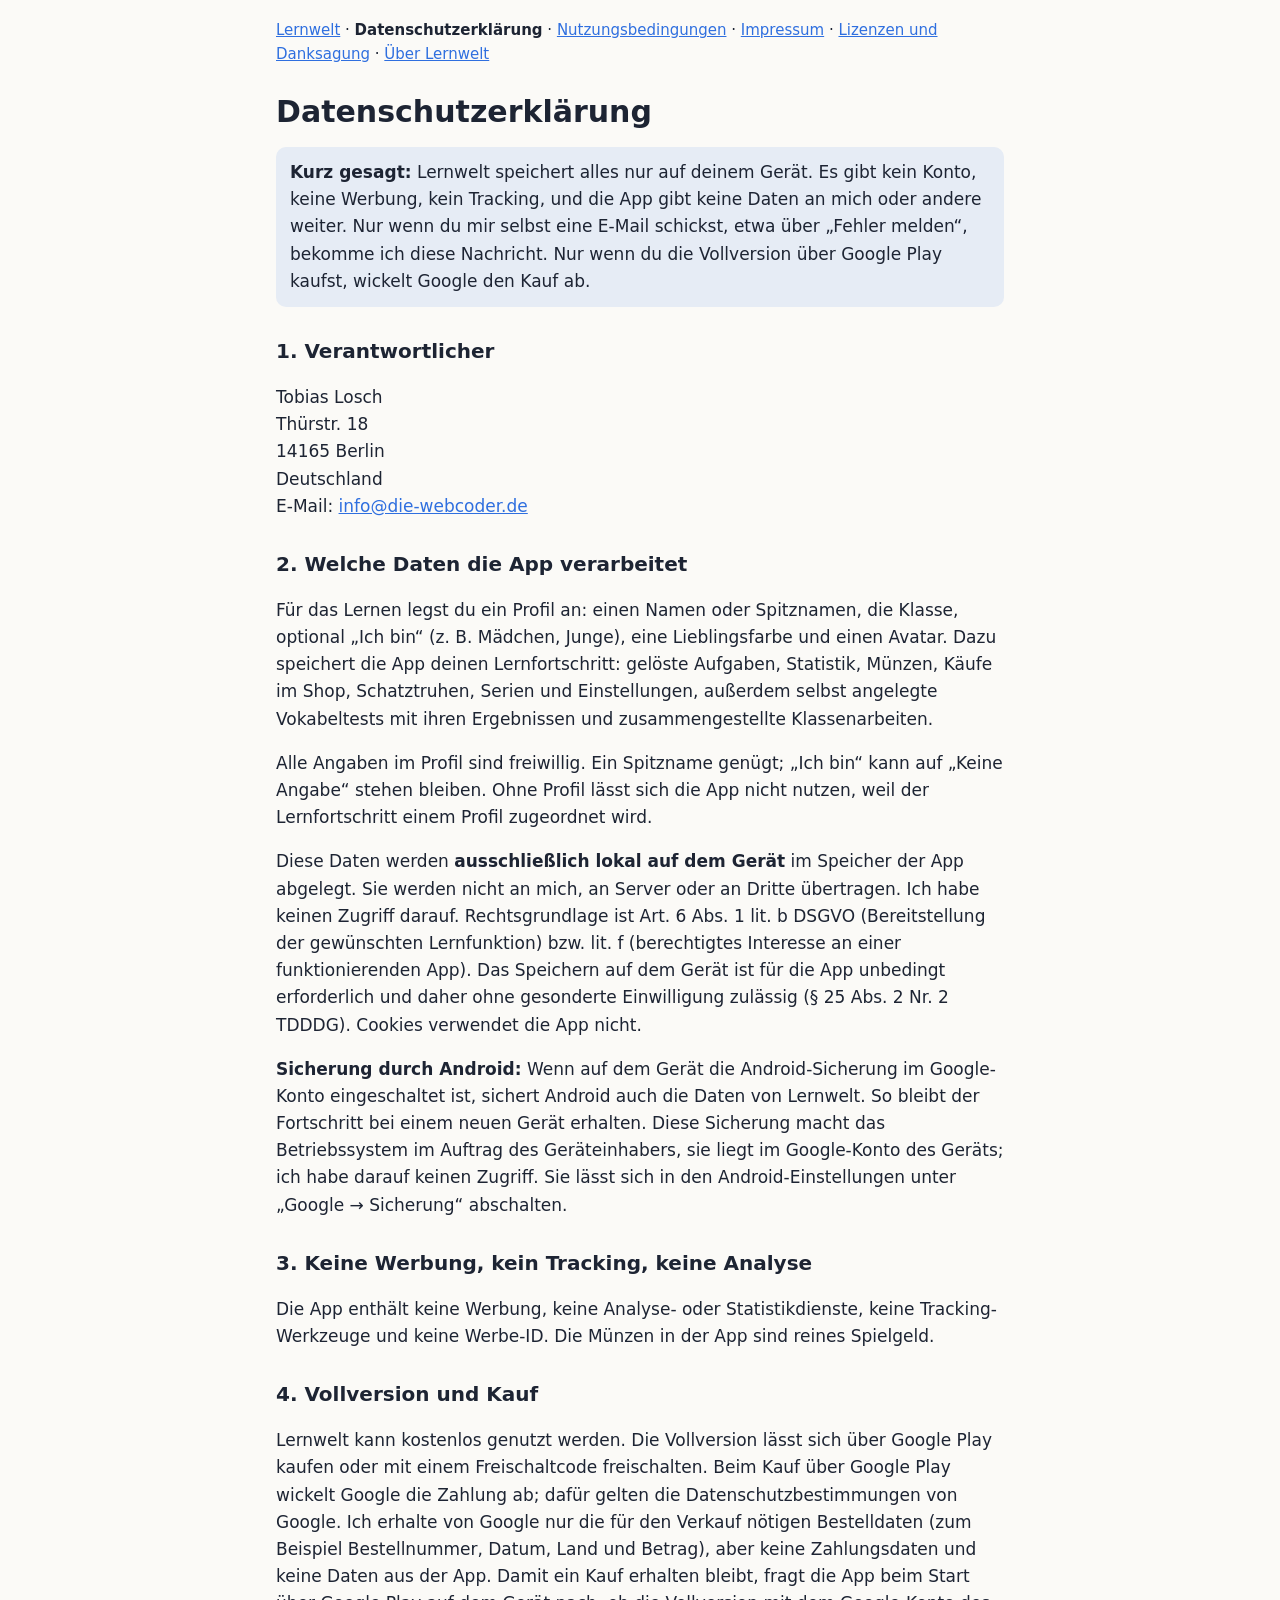
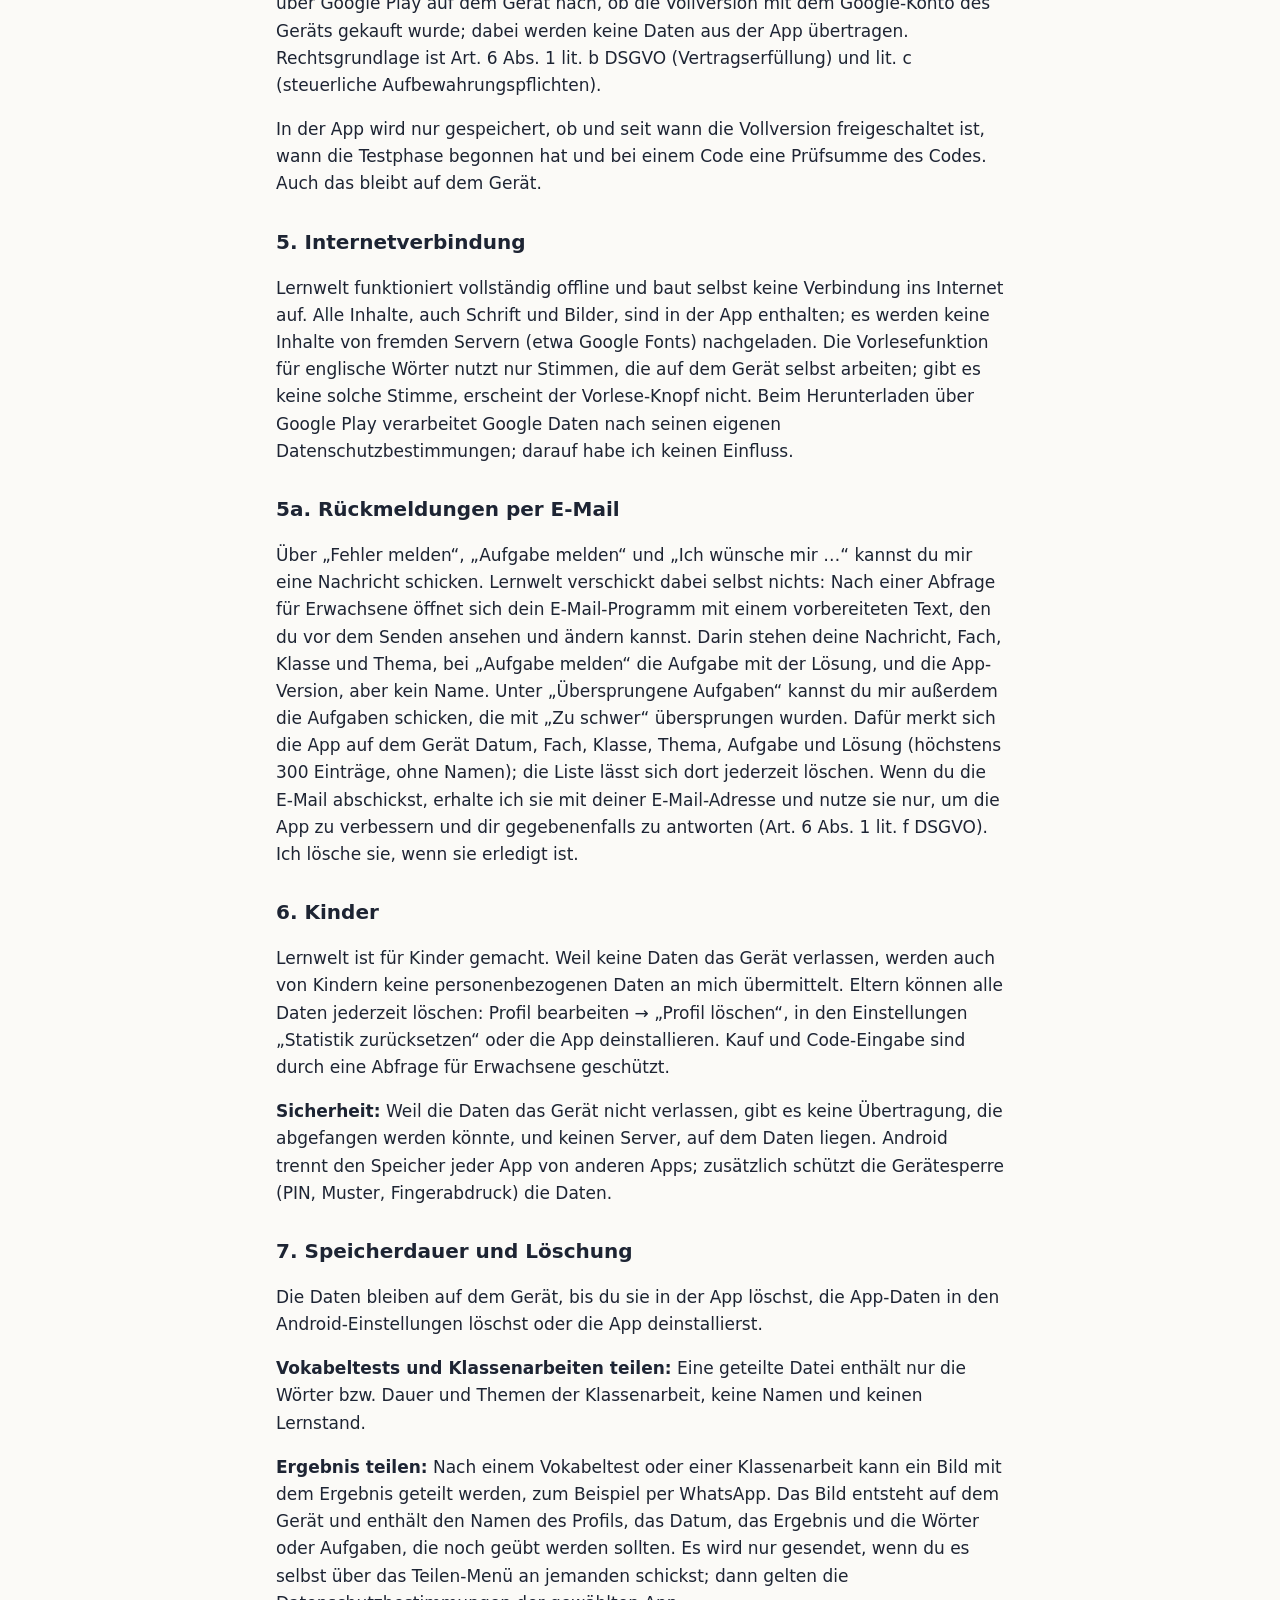
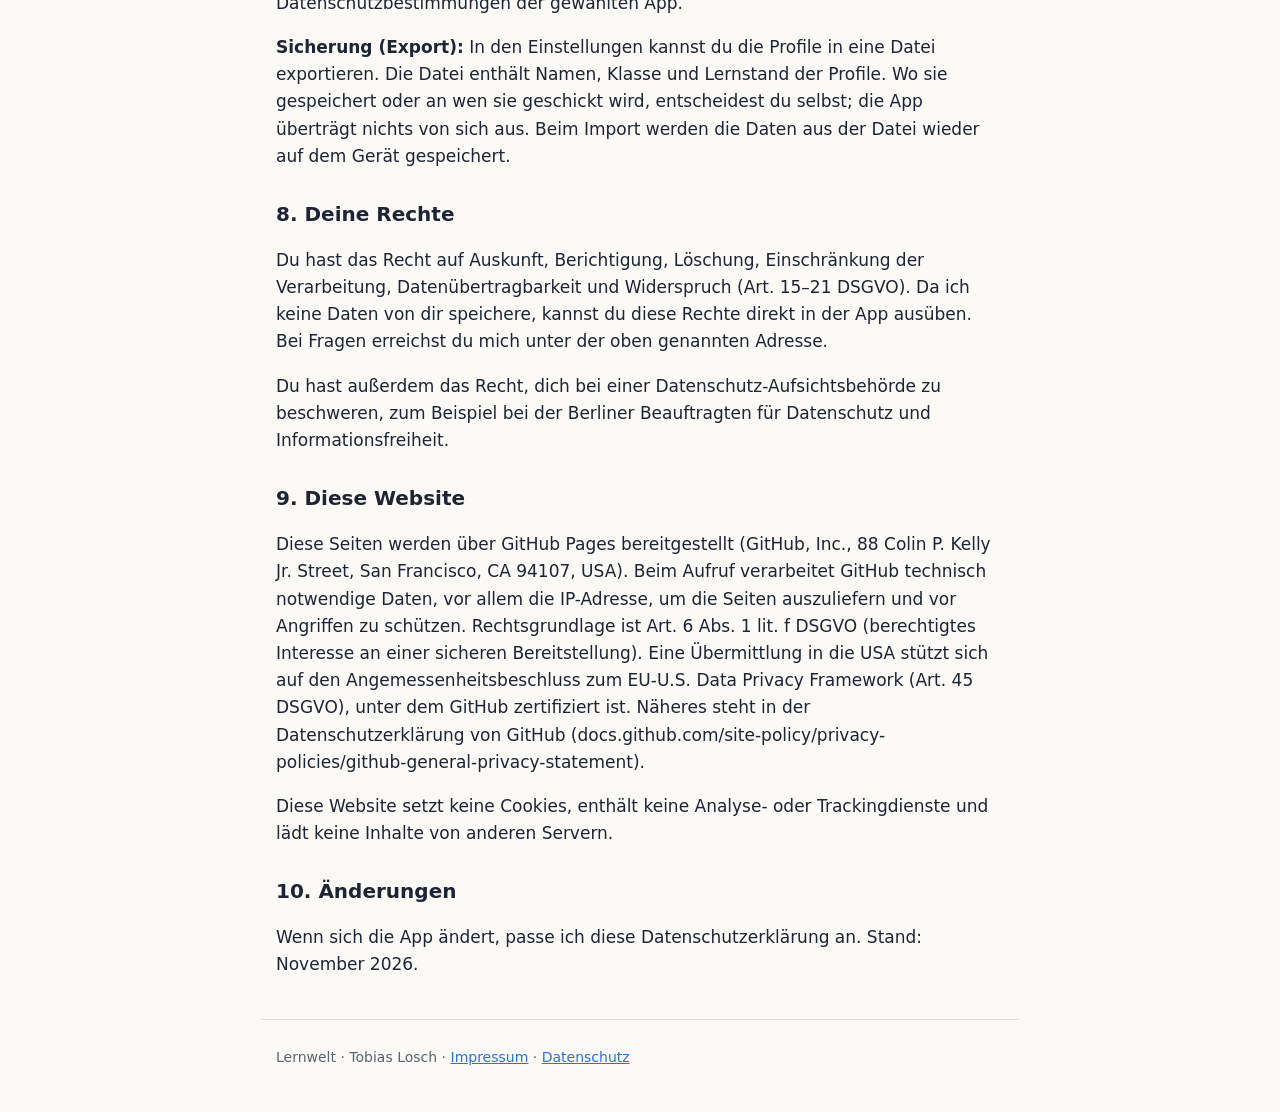
==== commit ae219345: "Datenschutz: übersprungene Aufgaben per E-Mail schicken Co-Authored-By: Claude Opus 5.5 <noreply@ant" ====
--- a/datenschutz.html
+++ b/datenschutz.html
@@ -21,7 +21,7 @@
   <h2>4. Vollversion und Kauf</h2><p>Lernwelt kann kostenlos genutzt werden. Die Vollversion lässt sich über Google Play kaufen oder mit einem Freischaltcode freischalten. Beim Kauf über Google Play wickelt Google die Zahlung ab; dafür gelten die Datenschutzbestimmungen von Google. Ich erhalte von Google nur die für den Verkauf nötigen Bestelldaten (zum Beispiel Bestellnummer, Datum, Land und Betrag), aber keine Zahlungsdaten und keine Daten aus der App. Damit ein Kauf erhalten bleibt, fragt die App beim Start über Google Play auf dem Gerät nach, ob die Vollversion mit dem Google-Konto des Geräts gekauft wurde; dabei werden keine Daten aus der App übertragen. Rechtsgrundlage ist Art. 6 Abs. 1 lit. b DSGVO (Vertragserfüllung) und lit. c (steuerliche Aufbewahrungspflichten).</p>
   <p>In der App wird nur gespeichert, ob und seit wann die Vollversion freigeschaltet ist, wann die Testphase begonnen hat und bei einem Code eine Prüfsumme des Codes. Auch das bleibt auf dem Gerät.</p>
   <h2>5. Internetverbindung</h2><p>Lernwelt funktioniert vollständig offline und baut selbst keine Verbindung ins Internet auf. Alle Inhalte, auch Schrift und Bilder, sind in der App enthalten; es werden keine Inhalte von fremden Servern (etwa Google Fonts) nachgeladen. Die Vorlesefunktion für englische Wörter nutzt nur Stimmen, die auf dem Gerät selbst arbeiten; gibt es keine solche Stimme, erscheint der Vorlese-Knopf nicht. Beim Herunterladen über Google Play verarbeitet Google Daten nach seinen eigenen Datenschutzbestimmungen; darauf habe ich keinen Einfluss.</p>
-  <h2>5a. Rückmeldungen per E-Mail</h2><p>Über „Fehler melden“, „Aufgabe melden“ und „Ich wünsche mir …“ kannst du mir eine Nachricht schicken. Lernwelt verschickt dabei selbst nichts: Nach einer Abfrage für Erwachsene öffnet sich dein E-Mail-Programm mit einem vorbereiteten Text, den du vor dem Senden ansehen und ändern kannst. Darin stehen deine Nachricht, Fach, Klasse und Thema, bei „Aufgabe melden“ die Aufgabe mit der Lösung, und die App-Version, aber kein Name. Wenn du die E-Mail abschickst, erhalte ich sie mit deiner E-Mail-Adresse und nutze sie nur, um die App zu verbessern und dir gegebenenfalls zu antworten (Art. 6 Abs. 1 lit. f DSGVO). Ich lösche sie, wenn sie erledigt ist.</p>
+  <h2>5a. Rückmeldungen per E-Mail</h2><p>Über „Fehler melden“, „Aufgabe melden“ und „Ich wünsche mir …“ kannst du mir eine Nachricht schicken. Lernwelt verschickt dabei selbst nichts: Nach einer Abfrage für Erwachsene öffnet sich dein E-Mail-Programm mit einem vorbereiteten Text, den du vor dem Senden ansehen und ändern kannst. Darin stehen deine Nachricht, Fach, Klasse und Thema, bei „Aufgabe melden“ die Aufgabe mit der Lösung, und die App-Version, aber kein Name. Unter „Übersprungene Aufgaben“ kannst du mir außerdem die Aufgaben schicken, die mit „Zu schwer“ übersprungen wurden. Dafür merkt sich die App auf dem Gerät Datum, Fach, Klasse, Thema, Aufgabe und Lösung (höchstens 300 Einträge, ohne Namen); die Liste lässt sich dort jederzeit löschen. Wenn du die E-Mail abschickst, erhalte ich sie mit deiner E-Mail-Adresse und nutze sie nur, um die App zu verbessern und dir gegebenenfalls zu antworten (Art. 6 Abs. 1 lit. f DSGVO). Ich lösche sie, wenn sie erledigt ist.</p>
   <h2>6. Kinder</h2><p>Lernwelt ist für Kinder gemacht. Weil keine Daten das Gerät verlassen, werden auch von Kindern keine personenbezogenen Daten an mich übermittelt. Eltern können alle Daten jederzeit löschen: Profil bearbeiten → „Profil löschen“, in den Einstellungen „Statistik zurücksetzen“ oder die App deinstallieren. Kauf und Code-Eingabe sind durch eine Abfrage für Erwachsene geschützt.</p>
   <p><b>Sicherheit:</b> Weil die Daten das Gerät nicht verlassen, gibt es keine Übertragung, die abgefangen werden könnte, und keinen Server, auf dem Daten liegen. Android trennt den Speicher jeder App von anderen Apps; zusätzlich schützt die Gerätesperre (PIN, Muster, Fingerabdruck) die Daten.</p>
   <h2>7. Speicherdauer und Löschung</h2><p>Die Daten bleiben auf dem Gerät, bis du sie in der App löschst, die App-Daten in den Android-Einstellungen löschst oder die App deinstallierst.</p>
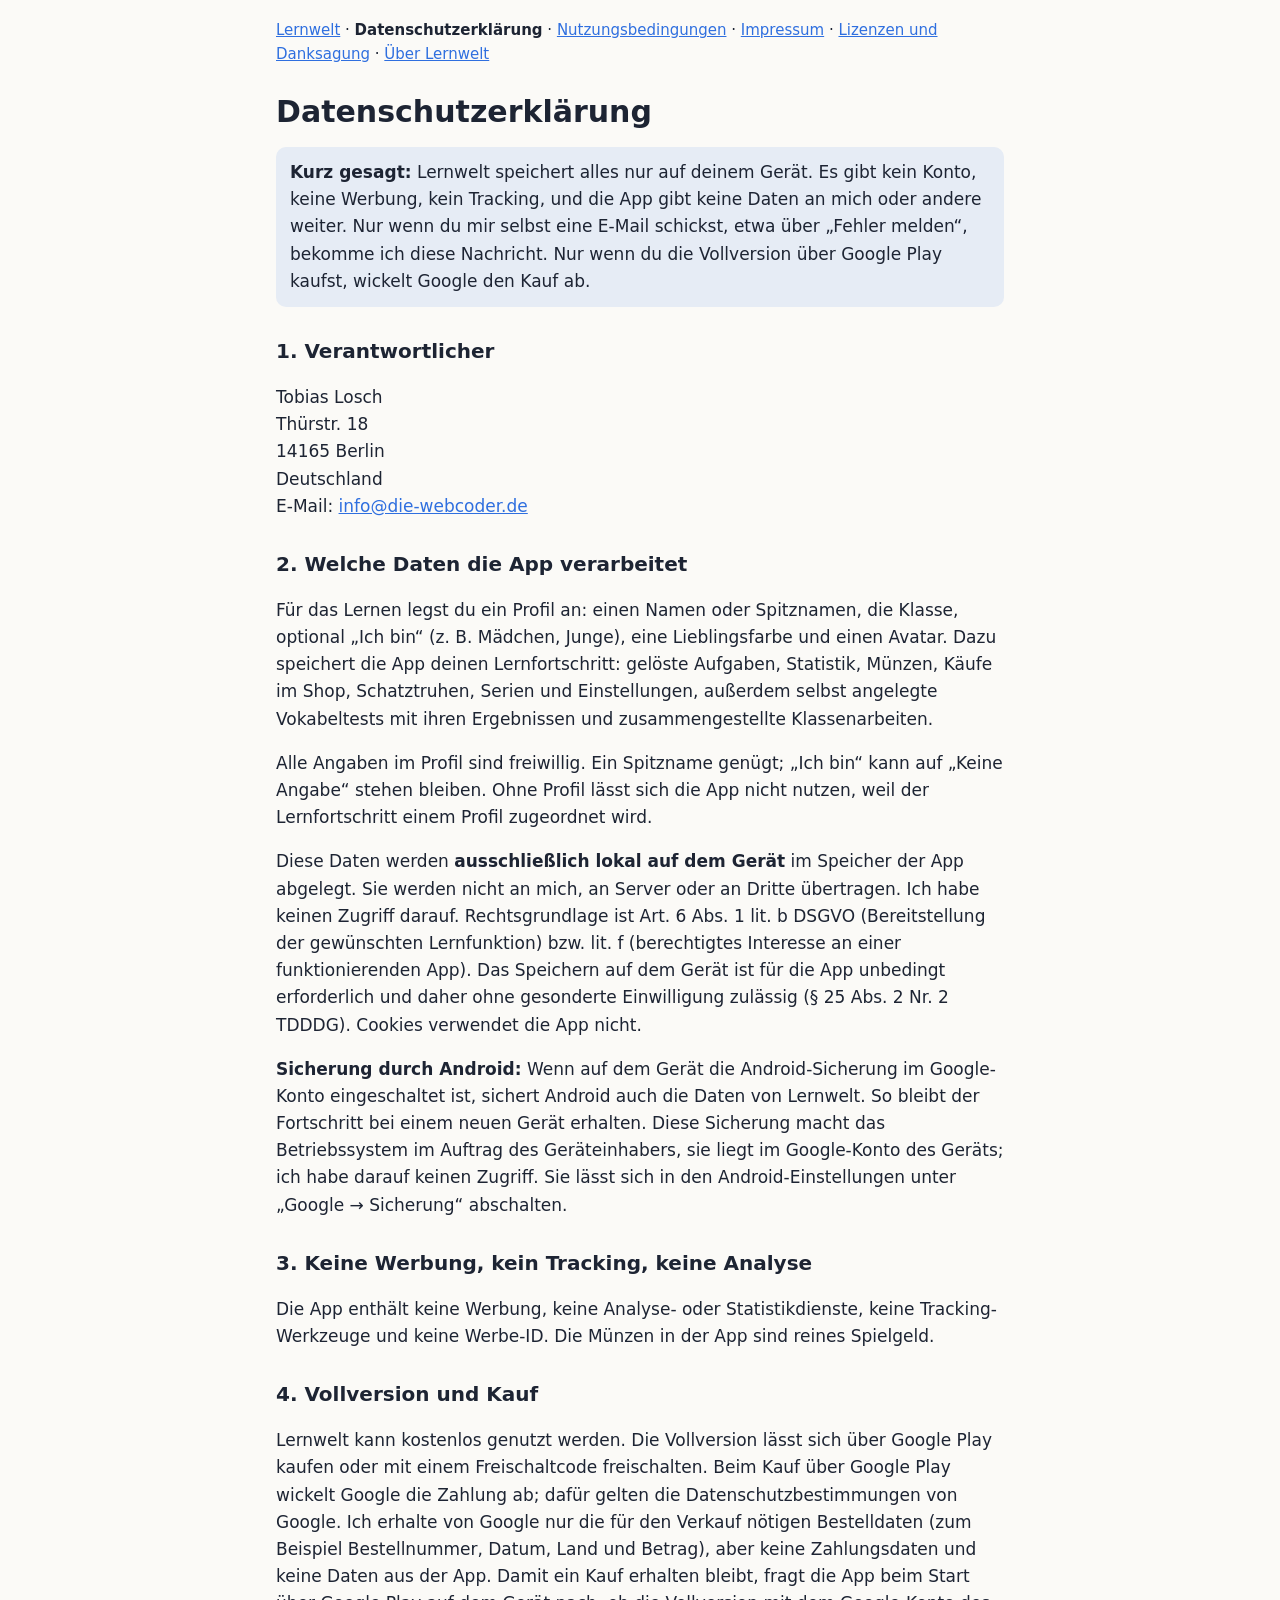
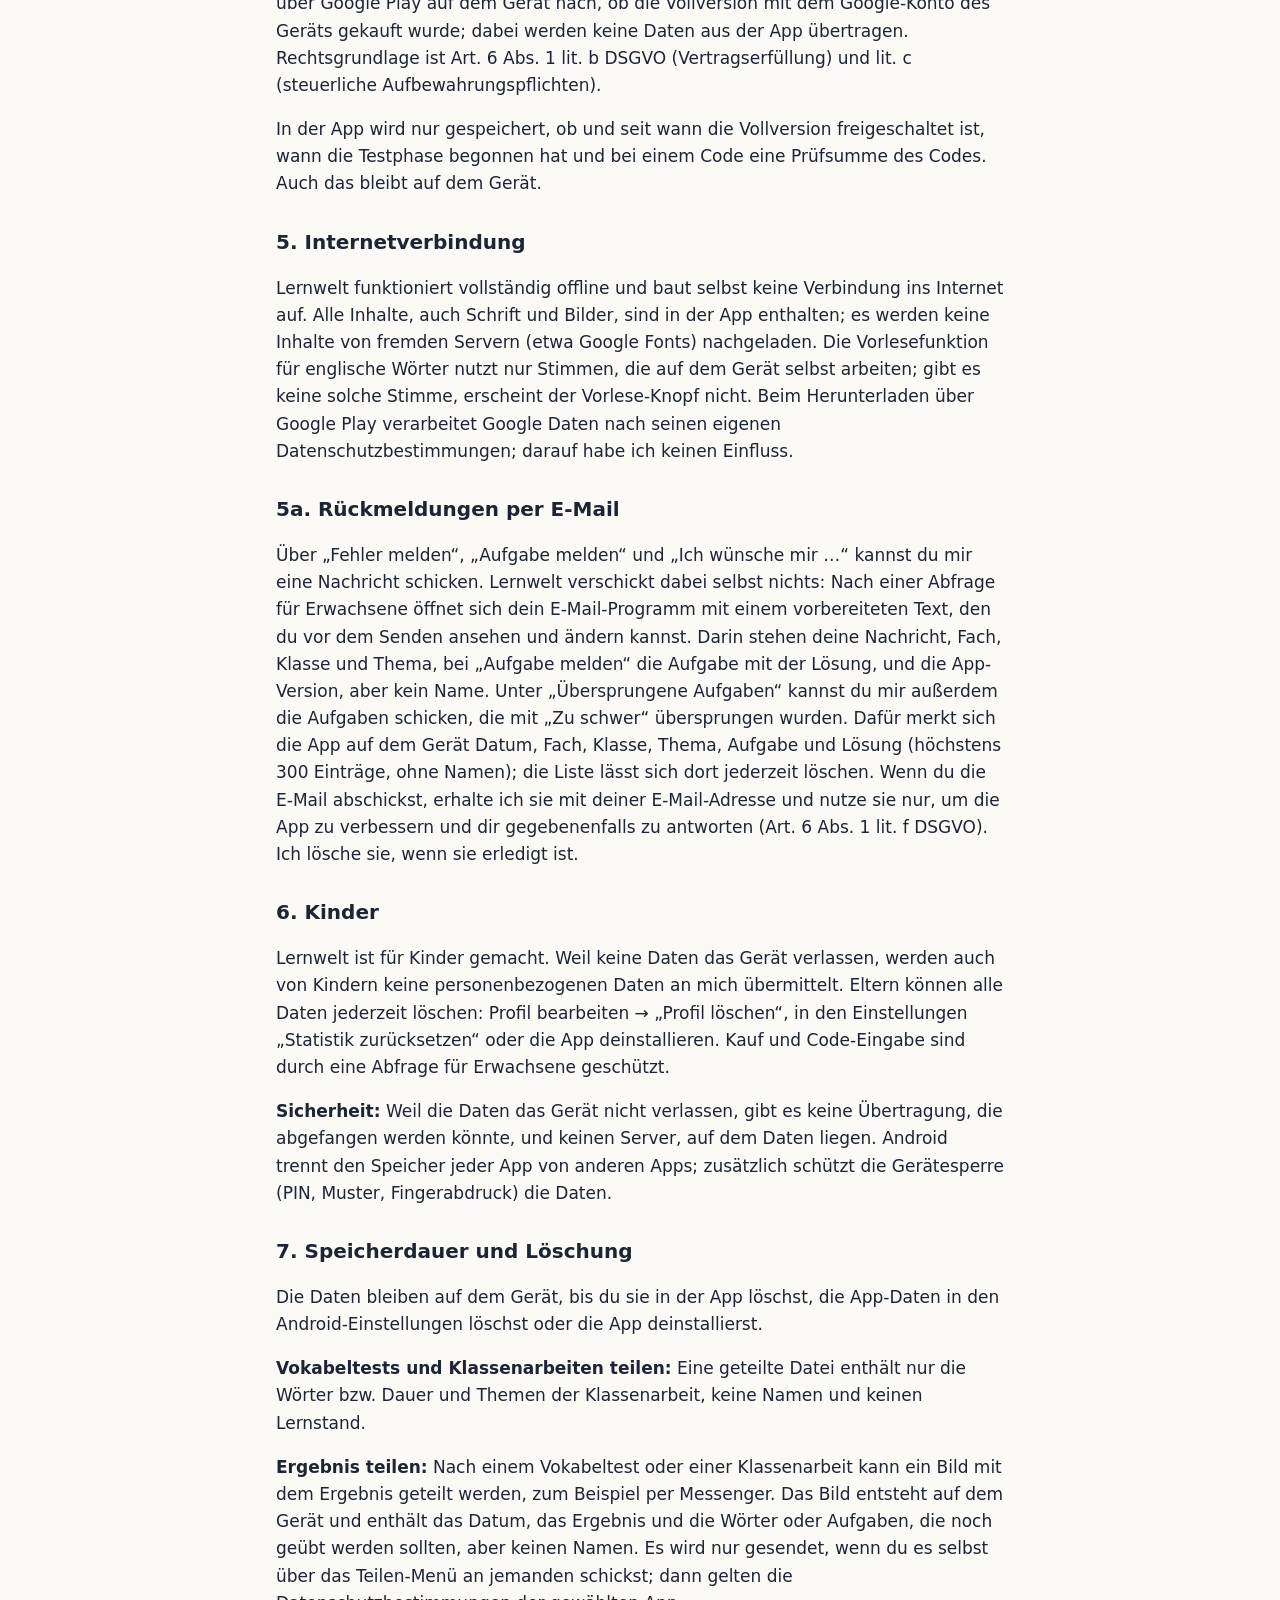
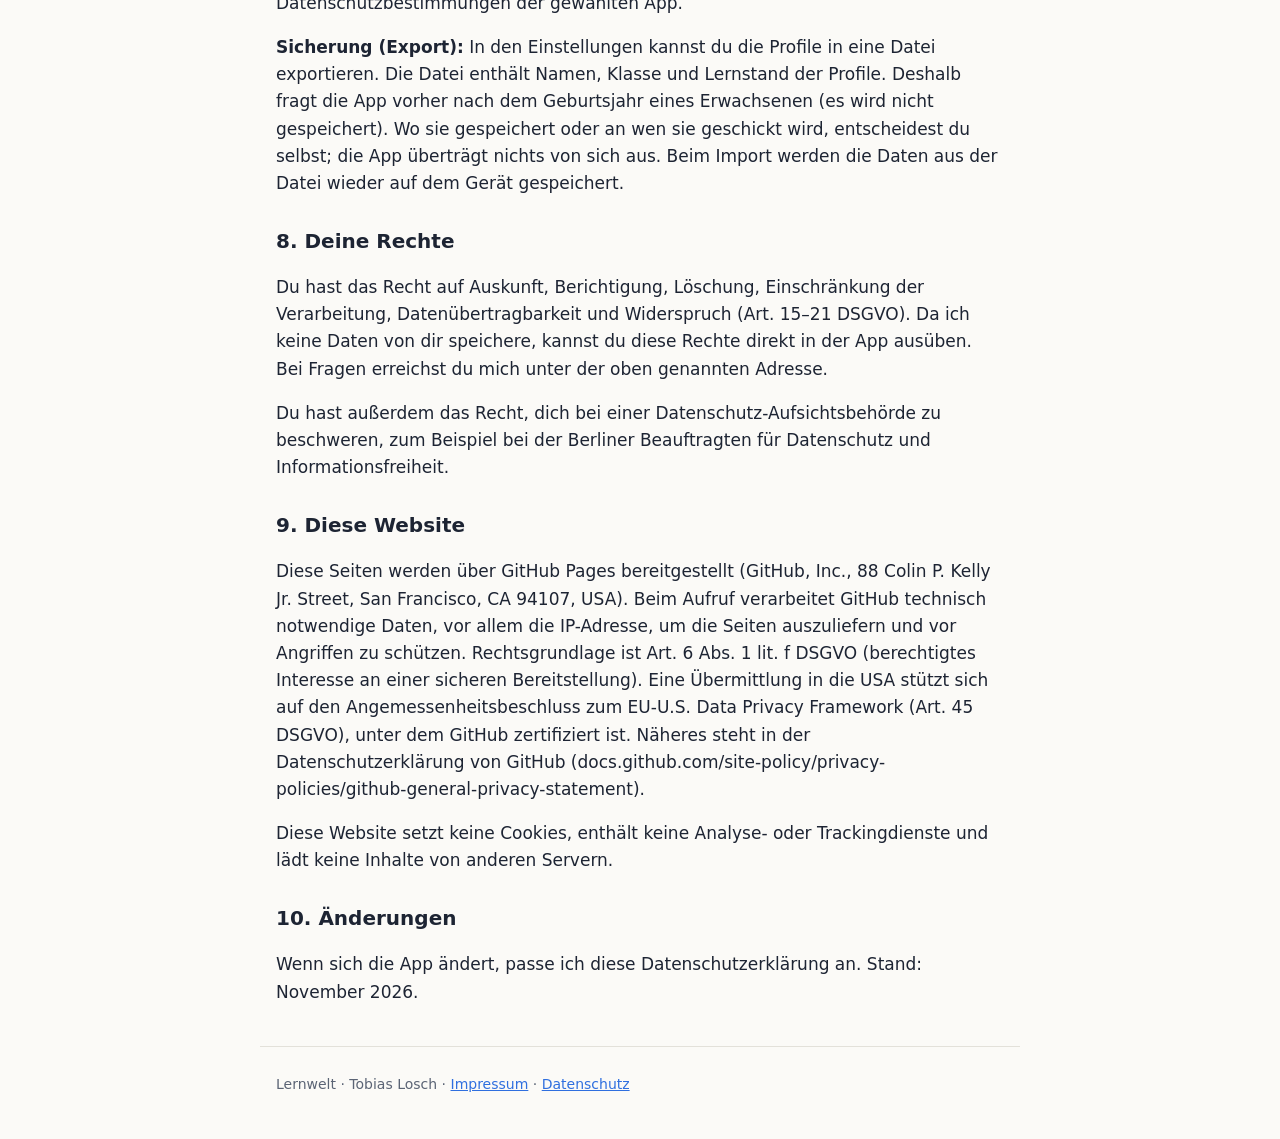
==== commit b802299f: "Datenschutz: Ergebnisbild ohne Namen, Sicherung nur nach Abfrage für Erwachsene Co-Authored-By: Clau" ====
--- a/datenschutz.html
+++ b/datenschutz.html
@@ -26,8 +26,8 @@
   <p><b>Sicherheit:</b> Weil die Daten das Gerät nicht verlassen, gibt es keine Übertragung, die abgefangen werden könnte, und keinen Server, auf dem Daten liegen. Android trennt den Speicher jeder App von anderen Apps; zusätzlich schützt die Gerätesperre (PIN, Muster, Fingerabdruck) die Daten.</p>
   <h2>7. Speicherdauer und Löschung</h2><p>Die Daten bleiben auf dem Gerät, bis du sie in der App löschst, die App-Daten in den Android-Einstellungen löschst oder die App deinstallierst.</p>
   <p><b>Vokabeltests und Klassenarbeiten teilen:</b> Eine geteilte Datei enthält nur die Wörter bzw. Dauer und Themen der Klassenarbeit, keine Namen und keinen Lernstand.</p>
-  <p><b>Ergebnis teilen:</b> Nach einem Vokabeltest oder einer Klassenarbeit kann ein Bild mit dem Ergebnis geteilt werden, zum Beispiel per WhatsApp. Das Bild entsteht auf dem Gerät und enthält den Namen des Profils, das Datum, das Ergebnis und die Wörter oder Aufgaben, die noch geübt werden sollten. Es wird nur gesendet, wenn du es selbst über das Teilen-Menü an jemanden schickst; dann gelten die Datenschutzbestimmungen der gewählten App.</p>
-  <p><b>Sicherung (Export):</b> In den Einstellungen kannst du die Profile in eine Datei exportieren. Die Datei enthält Namen, Klasse und Lernstand der Profile. Wo sie gespeichert oder an wen sie geschickt wird, entscheidest du selbst; die App überträgt nichts von sich aus. Beim Import werden die Daten aus der Datei wieder auf dem Gerät gespeichert.</p>
+  <p><b>Ergebnis teilen:</b> Nach einem Vokabeltest oder einer Klassenarbeit kann ein Bild mit dem Ergebnis geteilt werden, zum Beispiel per Messenger. Das Bild entsteht auf dem Gerät und enthält das Datum, das Ergebnis und die Wörter oder Aufgaben, die noch geübt werden sollten, aber keinen Namen. Es wird nur gesendet, wenn du es selbst über das Teilen-Menü an jemanden schickst; dann gelten die Datenschutzbestimmungen der gewählten App.</p>
+  <p><b>Sicherung (Export):</b> In den Einstellungen kannst du die Profile in eine Datei exportieren. Die Datei enthält Namen, Klasse und Lernstand der Profile. Deshalb fragt die App vorher nach dem Geburtsjahr eines Erwachsenen (es wird nicht gespeichert). Wo sie gespeichert oder an wen sie geschickt wird, entscheidest du selbst; die App überträgt nichts von sich aus. Beim Import werden die Daten aus der Datei wieder auf dem Gerät gespeichert.</p>
   <h2>8. Deine Rechte</h2><p>Du hast das Recht auf Auskunft, Berichtigung, Löschung, Einschränkung der Verarbeitung, Datenübertragbarkeit und Widerspruch (Art. 15–21 DSGVO). Da ich keine Daten von dir speichere, kannst du diese Rechte direkt in der App ausüben. Bei Fragen erreichst du mich unter der oben genannten Adresse.</p>
   <p>Du hast außerdem das Recht, dich bei einer Datenschutz-Aufsichtsbehörde zu beschweren, zum Beispiel bei der Berliner Beauftragten für Datenschutz und Informationsfreiheit.</p>
   <h2>9. Diese Website</h2><p>Diese Seiten werden über GitHub Pages bereitgestellt (GitHub, Inc., 88 Colin P. Kelly Jr. Street, San Francisco, CA 94107, USA). Beim Aufruf verarbeitet GitHub technisch notwendige Daten, vor allem die IP-Adresse, um die Seiten auszuliefern und vor Angriffen zu schützen. Rechtsgrundlage ist Art. 6 Abs. 1 lit. f DSGVO (berechtigtes Interesse an einer sicheren Bereitstellung). Eine Übermittlung in die USA stützt sich auf den Angemessenheitsbeschluss zum EU-U.S. Data Privacy Framework (Art. 45 DSGVO), unter dem GitHub zertifiziert ist. Näheres steht in der Datenschutzerklärung von GitHub (docs.github.com/site-policy/privacy-policies/github-general-privacy-statement).</p>
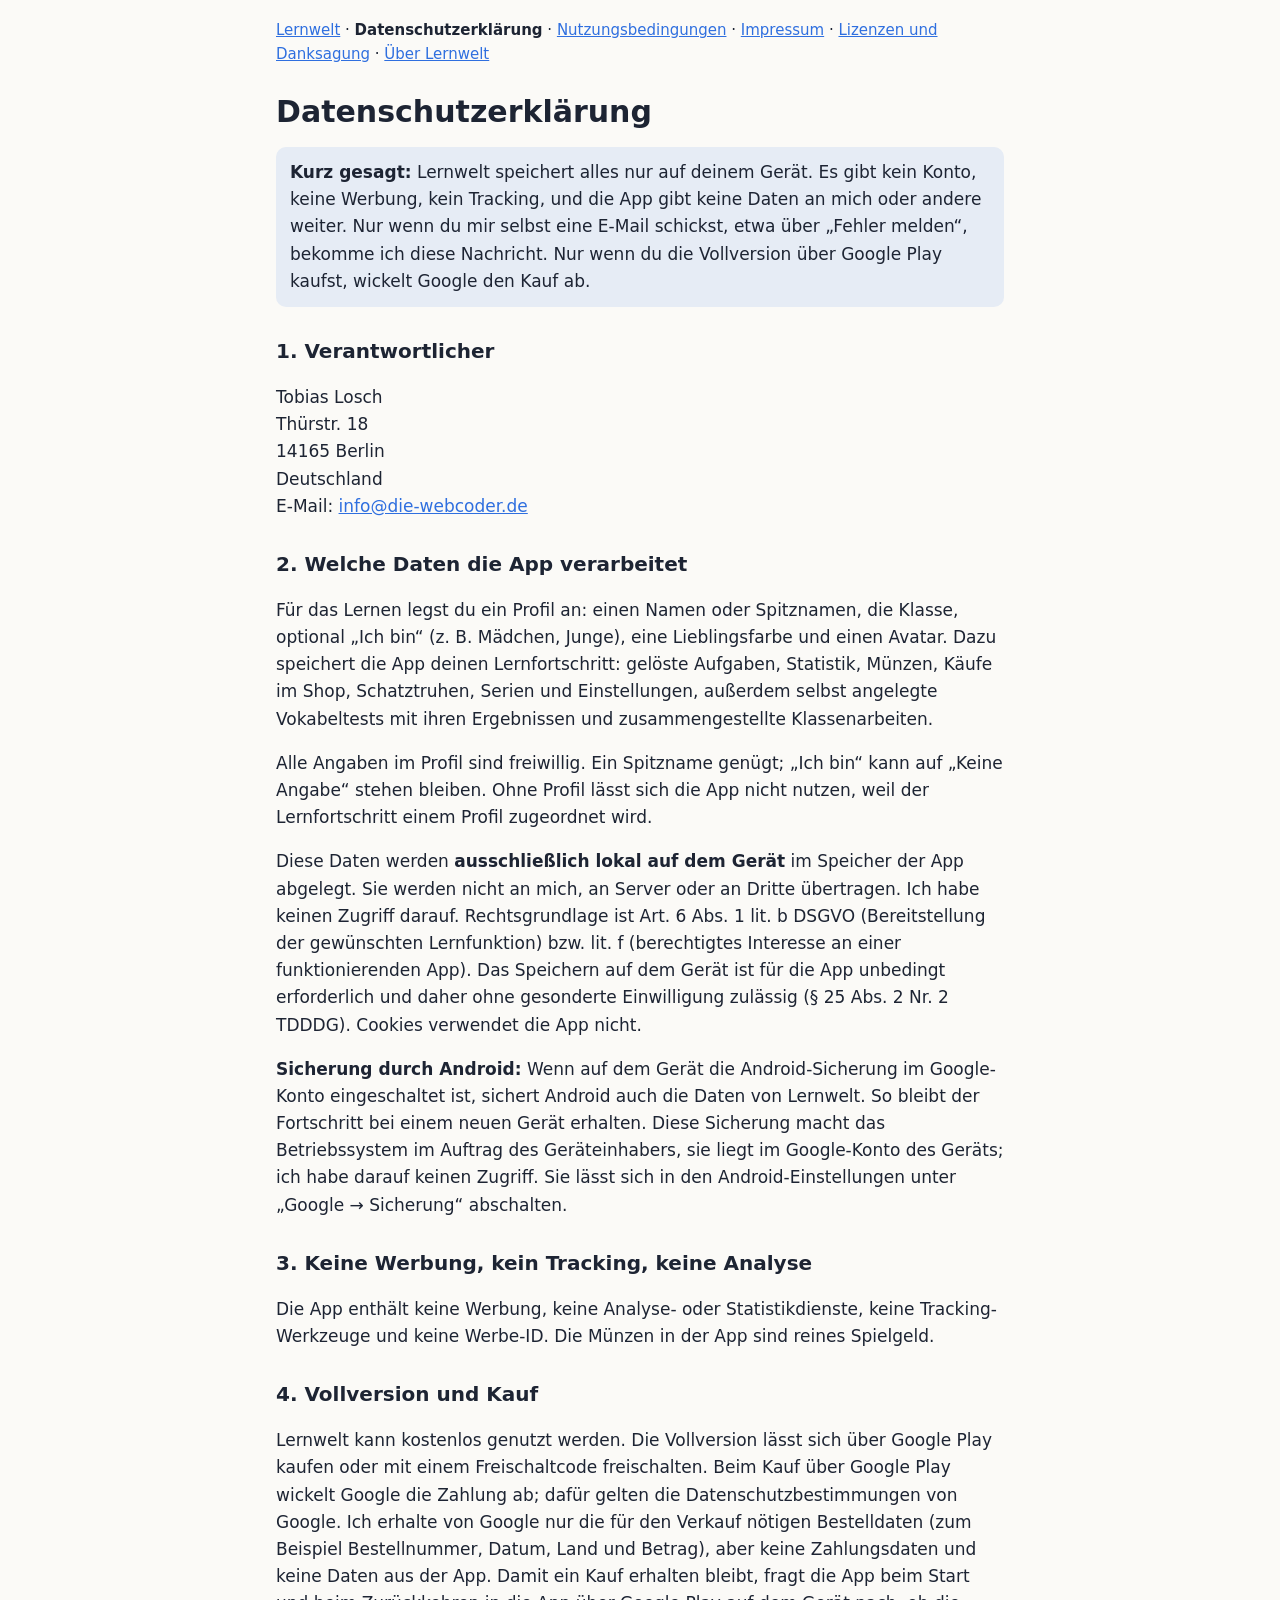
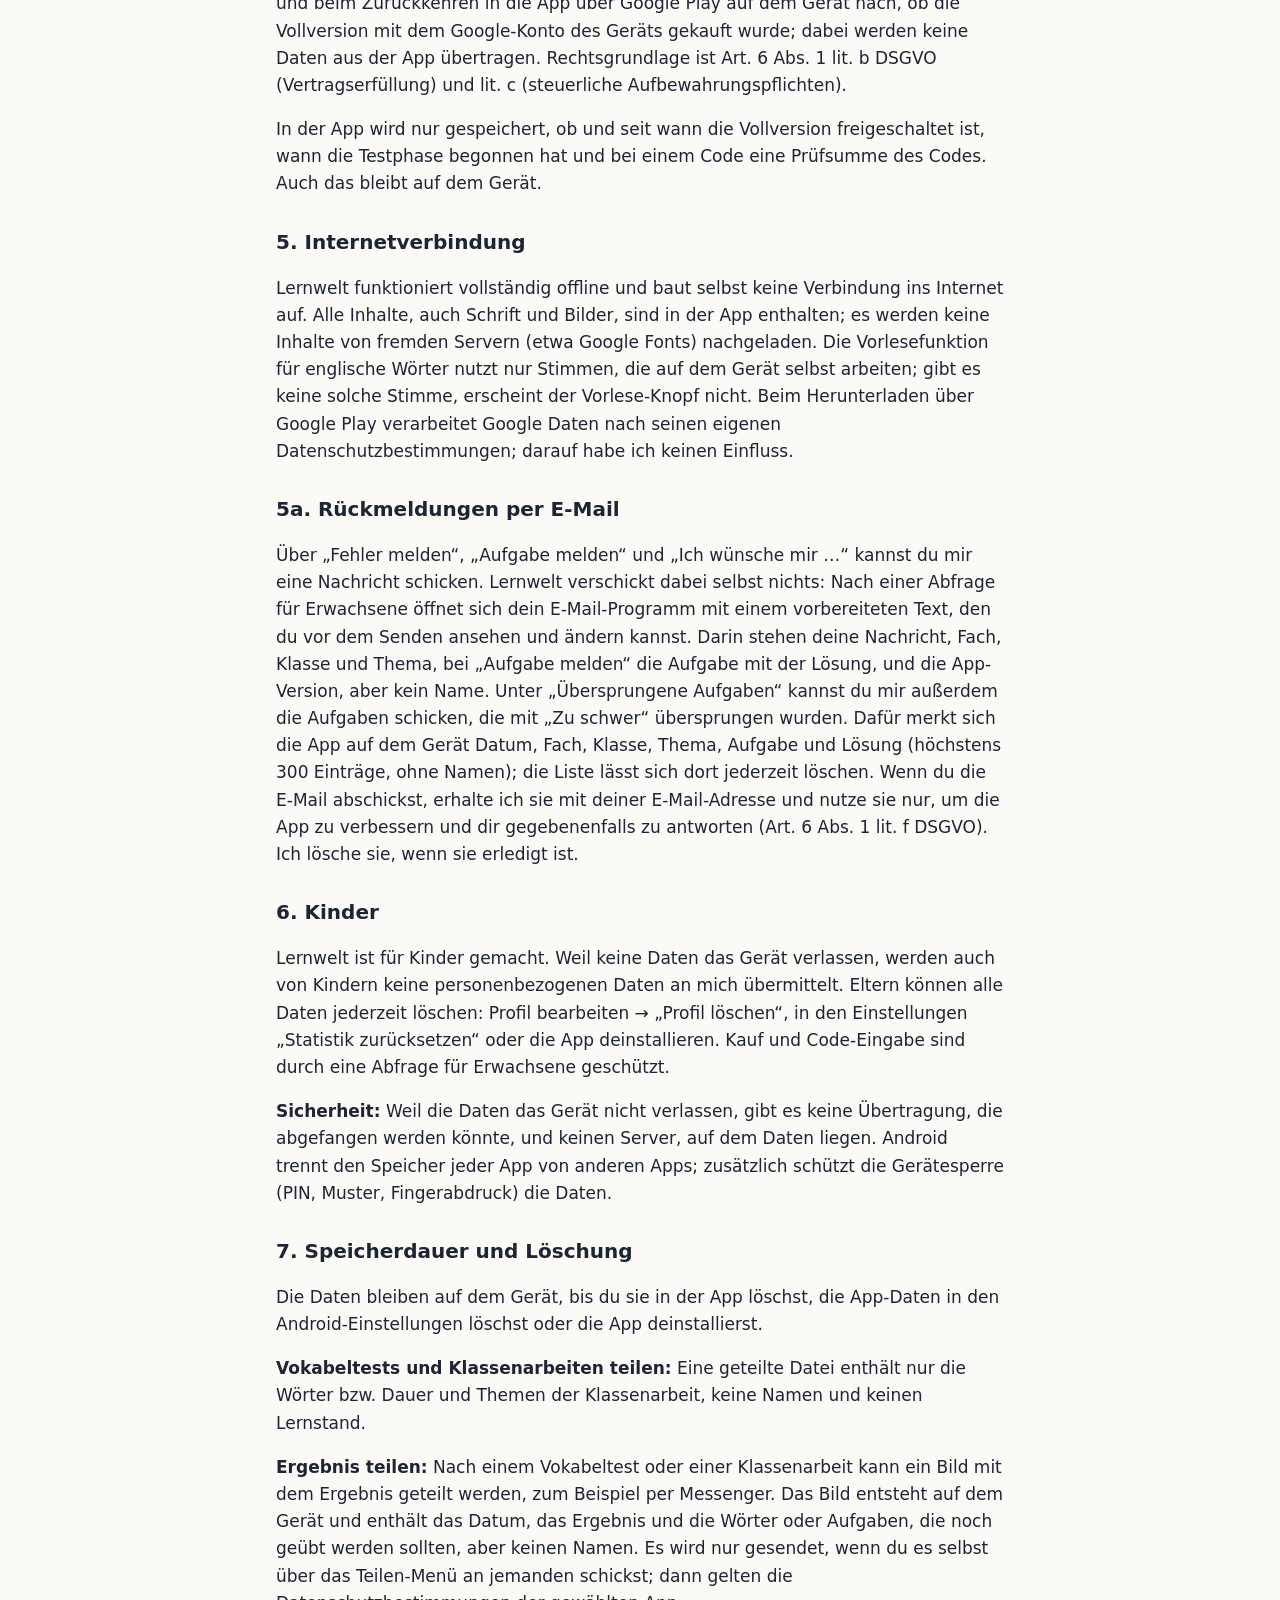
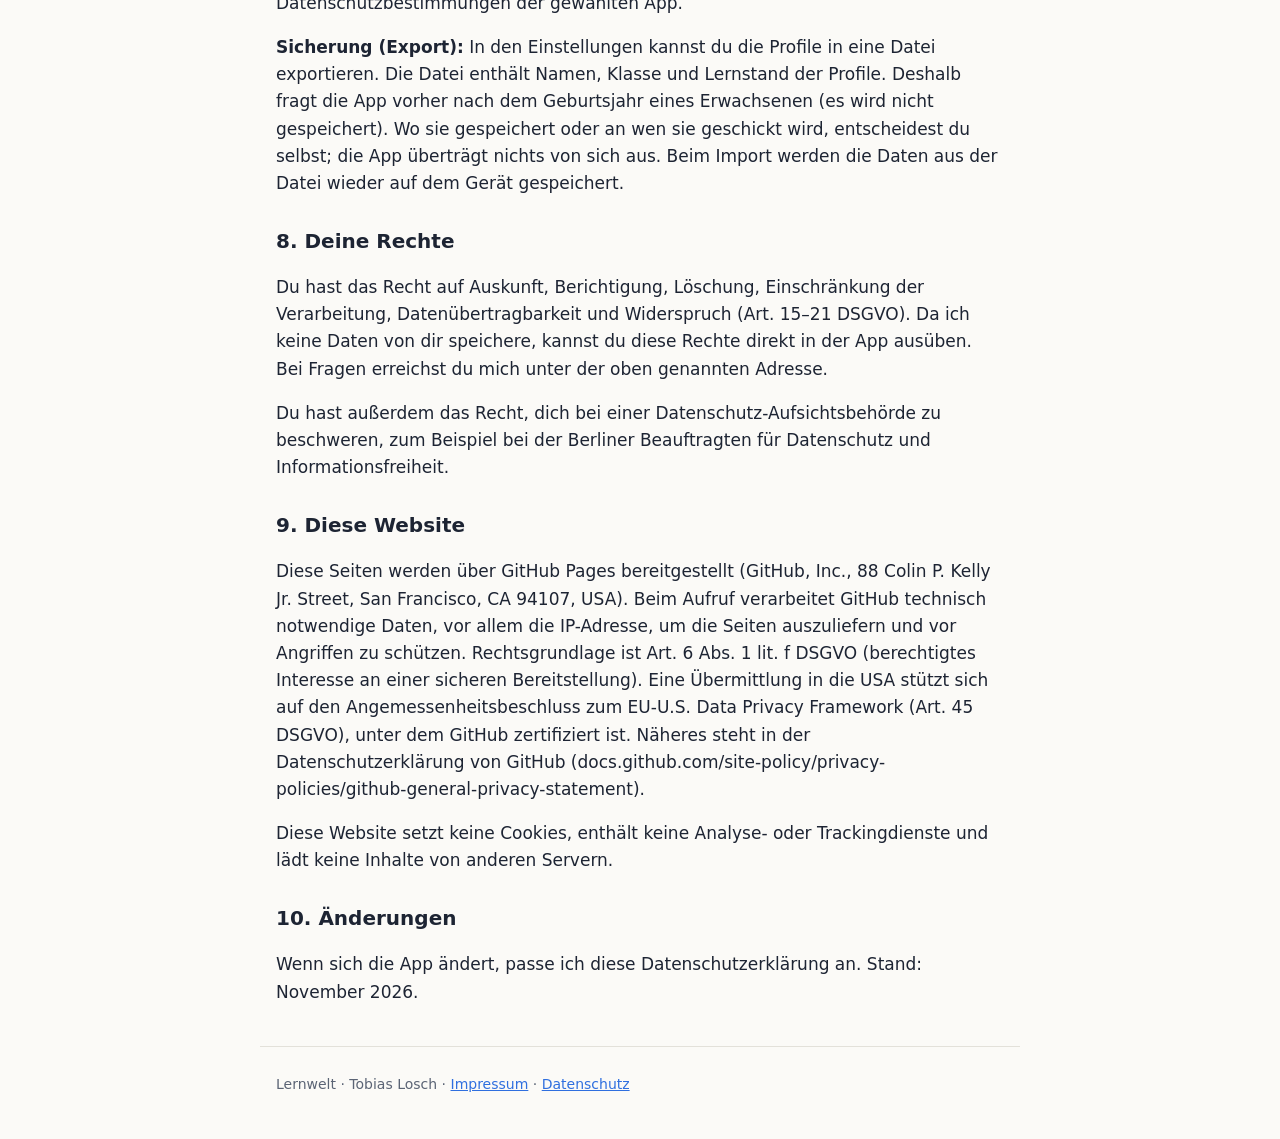
==== commit f33372ef: "Datenschutz: Abfrage bei Google Play beim Start und beim Zurückkehren in die App Co-Authored-By: Cla" ====
--- a/datenschutz.html
+++ b/datenschutz.html
@@ -18,7 +18,7 @@
   <p>Diese Daten werden <b>ausschließlich lokal auf dem Gerät</b> im Speicher der App abgelegt. Sie werden nicht an mich, an Server oder an Dritte übertragen. Ich habe keinen Zugriff darauf. Rechtsgrundlage ist Art. 6 Abs. 1 lit. b DSGVO (Bereitstellung der gewünschten Lernfunktion) bzw. lit. f (berechtigtes Interesse an einer funktionierenden App). Das Speichern auf dem Gerät ist für die App unbedingt erforderlich und daher ohne gesonderte Einwilligung zulässig (§ 25 Abs. 2 Nr. 2 TDDDG). Cookies verwendet die App nicht.</p>
   <p><b>Sicherung durch Android:</b> Wenn auf dem Gerät die Android-Sicherung im Google-Konto eingeschaltet ist, sichert Android auch die Daten von Lernwelt. So bleibt der Fortschritt bei einem neuen Gerät erhalten. Diese Sicherung macht das Betriebssystem im Auftrag des Geräteinhabers, sie liegt im Google-Konto des Geräts; ich habe darauf keinen Zugriff. Sie lässt sich in den Android-Einstellungen unter „Google → Sicherung“ abschalten.</p>
   <h2>3. Keine Werbung, kein Tracking, keine Analyse</h2><p>Die App enthält keine Werbung, keine Analyse- oder Statistikdienste, keine Tracking-Werkzeuge und keine Werbe-ID. Die Münzen in der App sind reines Spielgeld.</p>
-  <h2>4. Vollversion und Kauf</h2><p>Lernwelt kann kostenlos genutzt werden. Die Vollversion lässt sich über Google Play kaufen oder mit einem Freischaltcode freischalten. Beim Kauf über Google Play wickelt Google die Zahlung ab; dafür gelten die Datenschutzbestimmungen von Google. Ich erhalte von Google nur die für den Verkauf nötigen Bestelldaten (zum Beispiel Bestellnummer, Datum, Land und Betrag), aber keine Zahlungsdaten und keine Daten aus der App. Damit ein Kauf erhalten bleibt, fragt die App beim Start über Google Play auf dem Gerät nach, ob die Vollversion mit dem Google-Konto des Geräts gekauft wurde; dabei werden keine Daten aus der App übertragen. Rechtsgrundlage ist Art. 6 Abs. 1 lit. b DSGVO (Vertragserfüllung) und lit. c (steuerliche Aufbewahrungspflichten).</p>
+  <h2>4. Vollversion und Kauf</h2><p>Lernwelt kann kostenlos genutzt werden. Die Vollversion lässt sich über Google Play kaufen oder mit einem Freischaltcode freischalten. Beim Kauf über Google Play wickelt Google die Zahlung ab; dafür gelten die Datenschutzbestimmungen von Google. Ich erhalte von Google nur die für den Verkauf nötigen Bestelldaten (zum Beispiel Bestellnummer, Datum, Land und Betrag), aber keine Zahlungsdaten und keine Daten aus der App. Damit ein Kauf erhalten bleibt, fragt die App beim Start und beim Zurückkehren in die App über Google Play auf dem Gerät nach, ob die Vollversion mit dem Google-Konto des Geräts gekauft wurde; dabei werden keine Daten aus der App übertragen. Rechtsgrundlage ist Art. 6 Abs. 1 lit. b DSGVO (Vertragserfüllung) und lit. c (steuerliche Aufbewahrungspflichten).</p>
   <p>In der App wird nur gespeichert, ob und seit wann die Vollversion freigeschaltet ist, wann die Testphase begonnen hat und bei einem Code eine Prüfsumme des Codes. Auch das bleibt auf dem Gerät.</p>
   <h2>5. Internetverbindung</h2><p>Lernwelt funktioniert vollständig offline und baut selbst keine Verbindung ins Internet auf. Alle Inhalte, auch Schrift und Bilder, sind in der App enthalten; es werden keine Inhalte von fremden Servern (etwa Google Fonts) nachgeladen. Die Vorlesefunktion für englische Wörter nutzt nur Stimmen, die auf dem Gerät selbst arbeiten; gibt es keine solche Stimme, erscheint der Vorlese-Knopf nicht. Beim Herunterladen über Google Play verarbeitet Google Daten nach seinen eigenen Datenschutzbestimmungen; darauf habe ich keinen Einfluss.</p>
   <h2>5a. Rückmeldungen per E-Mail</h2><p>Über „Fehler melden“, „Aufgabe melden“ und „Ich wünsche mir …“ kannst du mir eine Nachricht schicken. Lernwelt verschickt dabei selbst nichts: Nach einer Abfrage für Erwachsene öffnet sich dein E-Mail-Programm mit einem vorbereiteten Text, den du vor dem Senden ansehen und ändern kannst. Darin stehen deine Nachricht, Fach, Klasse und Thema, bei „Aufgabe melden“ die Aufgabe mit der Lösung, und die App-Version, aber kein Name. Unter „Übersprungene Aufgaben“ kannst du mir außerdem die Aufgaben schicken, die mit „Zu schwer“ übersprungen wurden. Dafür merkt sich die App auf dem Gerät Datum, Fach, Klasse, Thema, Aufgabe und Lösung (höchstens 300 Einträge, ohne Namen); die Liste lässt sich dort jederzeit löschen. Wenn du die E-Mail abschickst, erhalte ich sie mit deiner E-Mail-Adresse und nutze sie nur, um die App zu verbessern und dir gegebenenfalls zu antworten (Art. 6 Abs. 1 lit. f DSGVO). Ich lösche sie, wenn sie erledigt ist.</p>
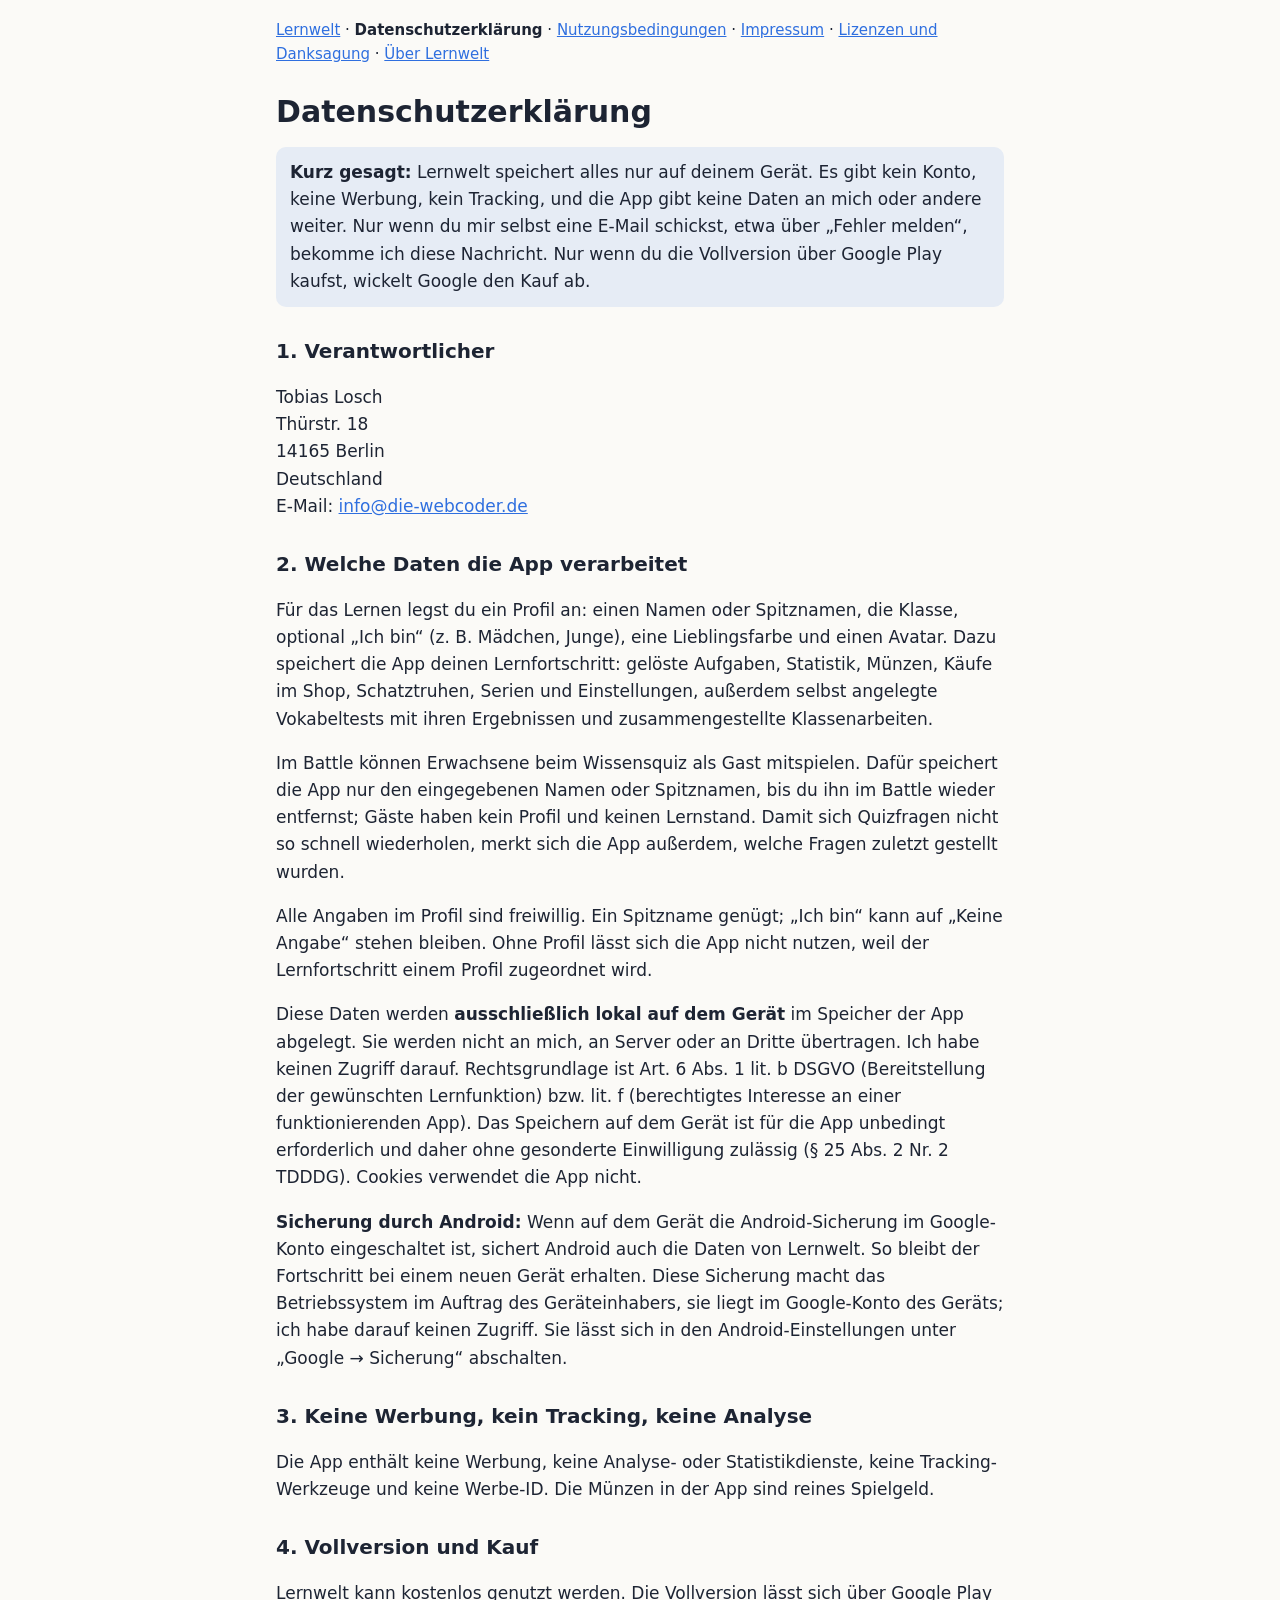
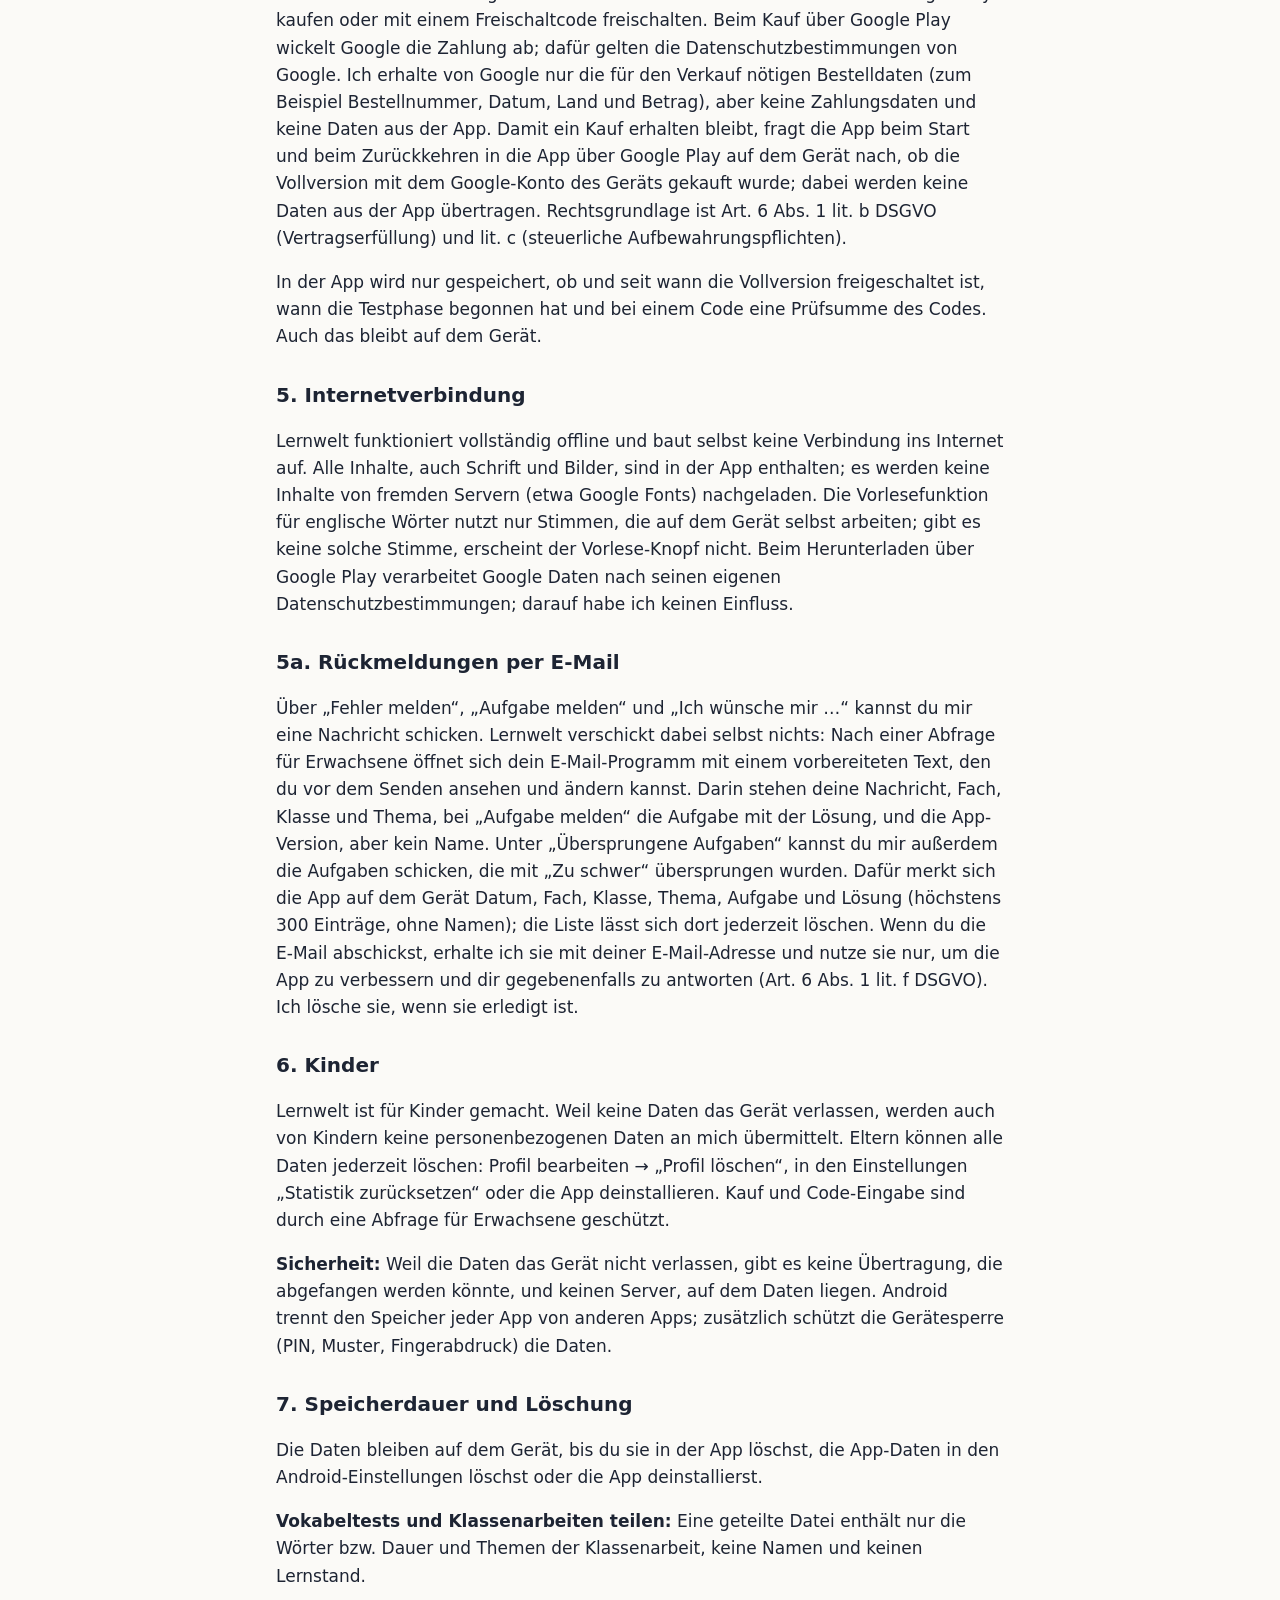
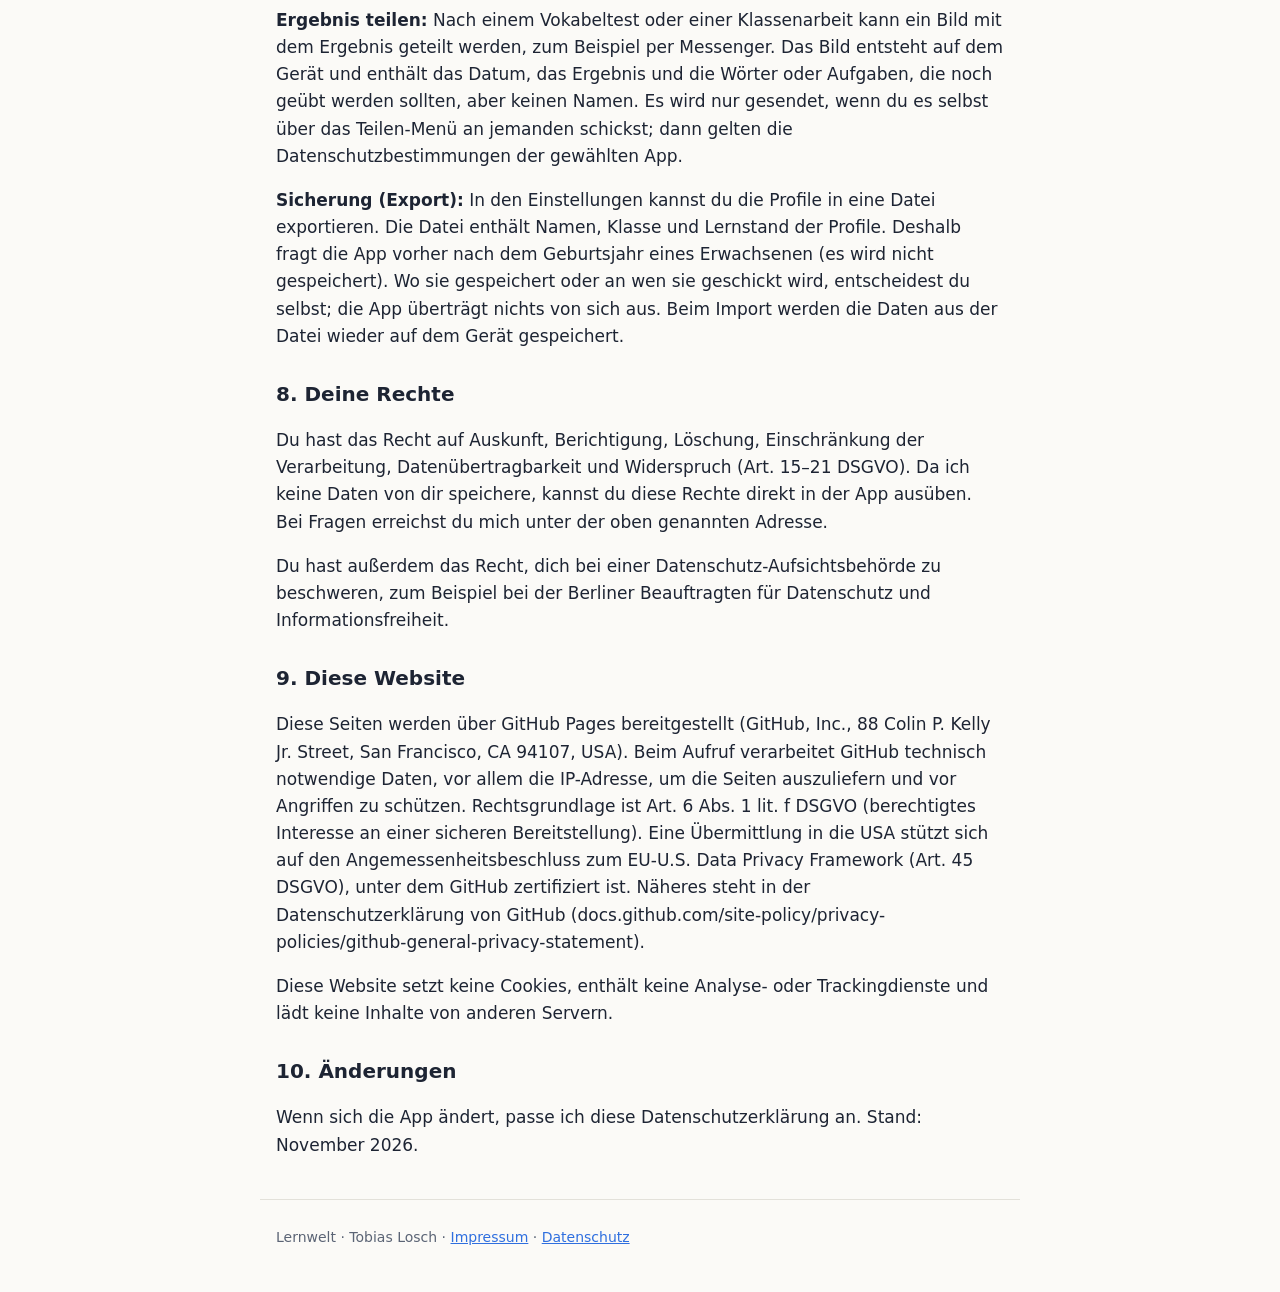
==== commit 666813f4: "Datenschutz: Namen von Erwachsenen im Battle-Wissensquiz und zuletzt gestellte Quizfragen (Lernwelt " ====
--- a/datenschutz.html
+++ b/datenschutz.html
@@ -14,6 +14,7 @@
 <p class="lgshort"><b>Kurz gesagt:</b> Lernwelt speichert alles nur auf deinem Gerät. Es gibt kein Konto, keine Werbung, kein Tracking, und die App gibt keine Daten an mich oder andere weiter. Nur wenn du mir selbst eine E-Mail schickst, etwa über „Fehler melden“, bekomme ich diese Nachricht. Nur wenn du die Vollversion über Google Play kaufst, wickelt Google den Kauf ab.</p>
   <h2>1. Verantwortlicher</h2><p>Tobias Losch<br>Thürstr. 18<br>14165 Berlin<br>Deutschland<br>E-Mail: <a href="mailto:info@die-webcoder.de">info@die-webcoder.de</a></p>
   <h2>2. Welche Daten die App verarbeitet</h2><p>Für das Lernen legst du ein Profil an: einen Namen oder Spitznamen, die Klasse, optional „Ich bin“ (z. B. Mädchen, Junge), eine Lieblingsfarbe und einen Avatar. Dazu speichert die App deinen Lernfortschritt: gelöste Aufgaben, Statistik, Münzen, Käufe im Shop, Schatztruhen, Serien und Einstellungen, außerdem selbst angelegte Vokabeltests mit ihren Ergebnissen und zusammengestellte Klassenarbeiten.</p>
+  <p>Im Battle können Erwachsene beim Wissensquiz als Gast mitspielen. Dafür speichert die App nur den eingegebenen Namen oder Spitznamen, bis du ihn im Battle wieder entfernst; Gäste haben kein Profil und keinen Lernstand. Damit sich Quizfragen nicht so schnell wiederholen, merkt sich die App außerdem, welche Fragen zuletzt gestellt wurden.</p>
   <p>Alle Angaben im Profil sind freiwillig. Ein Spitzname genügt; „Ich bin“ kann auf „Keine Angabe“ stehen bleiben. Ohne Profil lässt sich die App nicht nutzen, weil der Lernfortschritt einem Profil zugeordnet wird.</p>
   <p>Diese Daten werden <b>ausschließlich lokal auf dem Gerät</b> im Speicher der App abgelegt. Sie werden nicht an mich, an Server oder an Dritte übertragen. Ich habe keinen Zugriff darauf. Rechtsgrundlage ist Art. 6 Abs. 1 lit. b DSGVO (Bereitstellung der gewünschten Lernfunktion) bzw. lit. f (berechtigtes Interesse an einer funktionierenden App). Das Speichern auf dem Gerät ist für die App unbedingt erforderlich und daher ohne gesonderte Einwilligung zulässig (§ 25 Abs. 2 Nr. 2 TDDDG). Cookies verwendet die App nicht.</p>
   <p><b>Sicherung durch Android:</b> Wenn auf dem Gerät die Android-Sicherung im Google-Konto eingeschaltet ist, sichert Android auch die Daten von Lernwelt. So bleibt der Fortschritt bei einem neuen Gerät erhalten. Diese Sicherung macht das Betriebssystem im Auftrag des Geräteinhabers, sie liegt im Google-Konto des Geräts; ich habe darauf keinen Zugriff. Sie lässt sich in den Android-Einstellungen unter „Google → Sicherung“ abschalten.</p>
